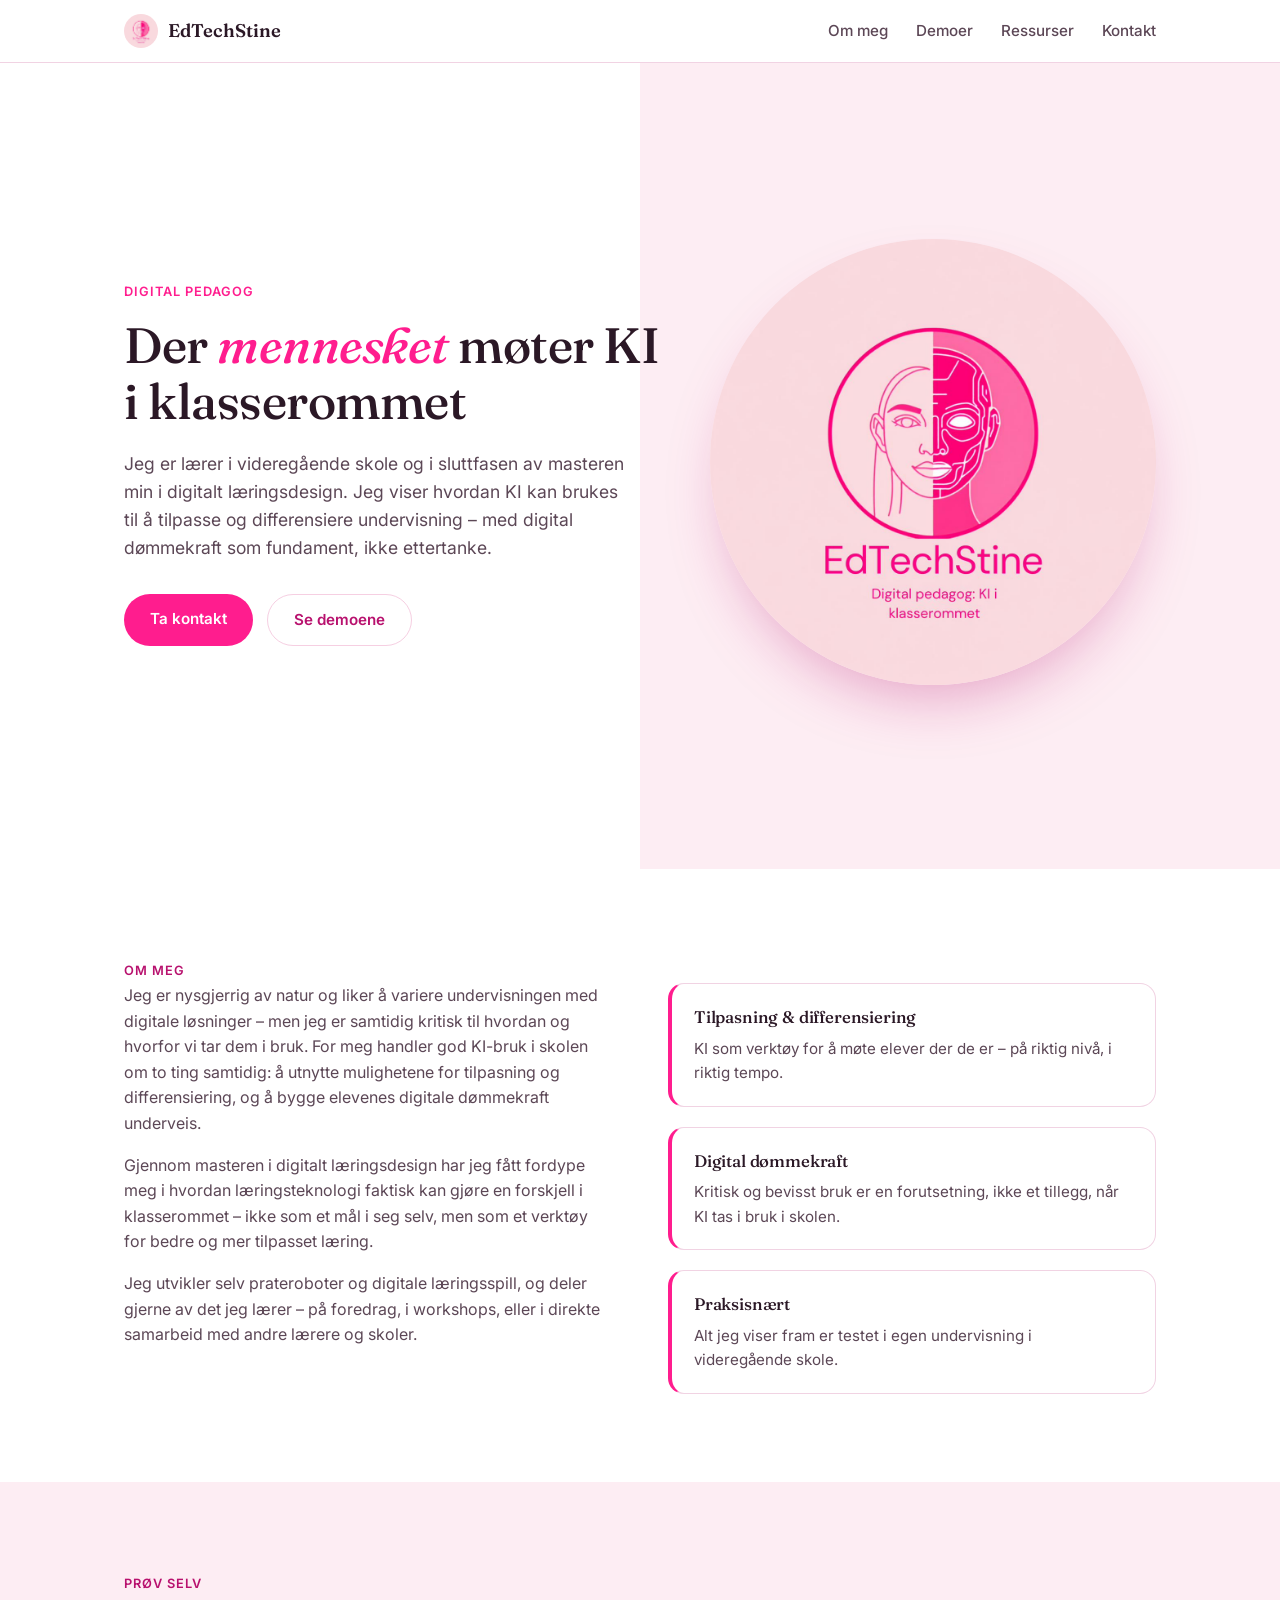
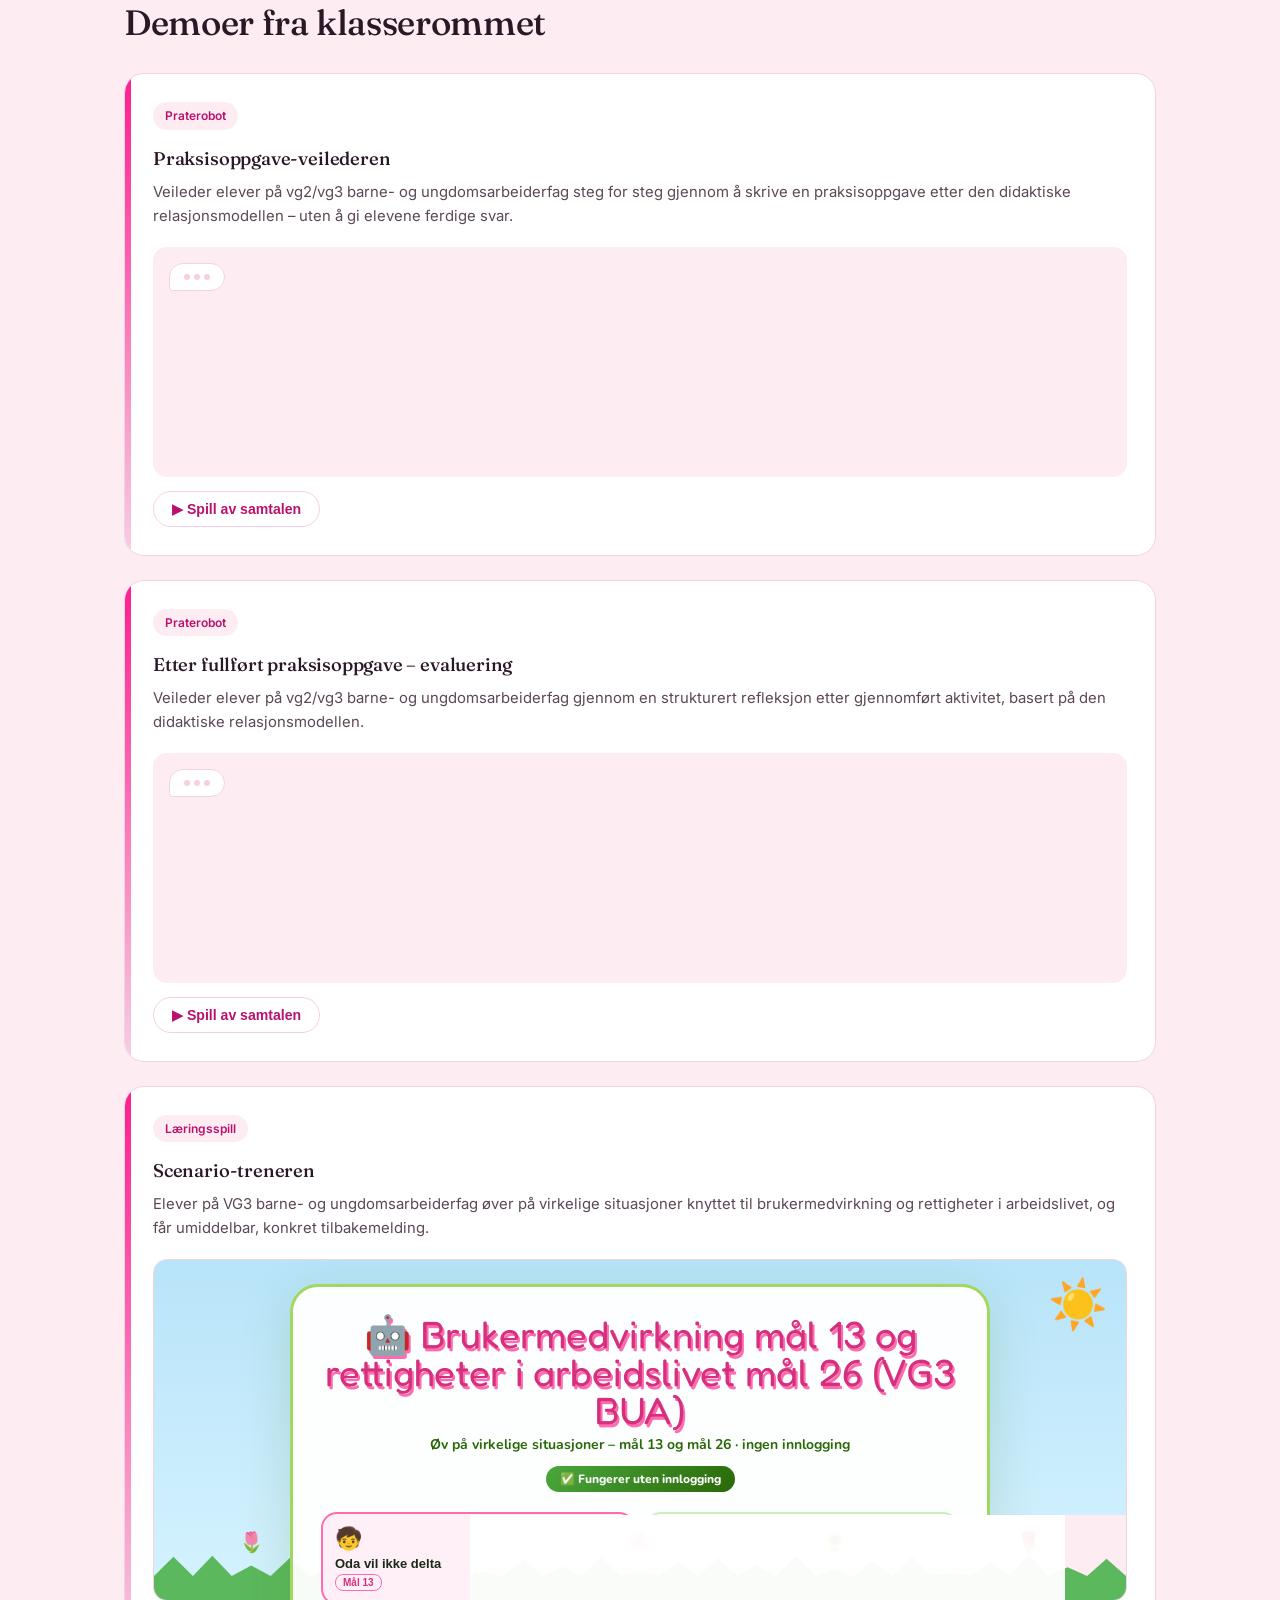
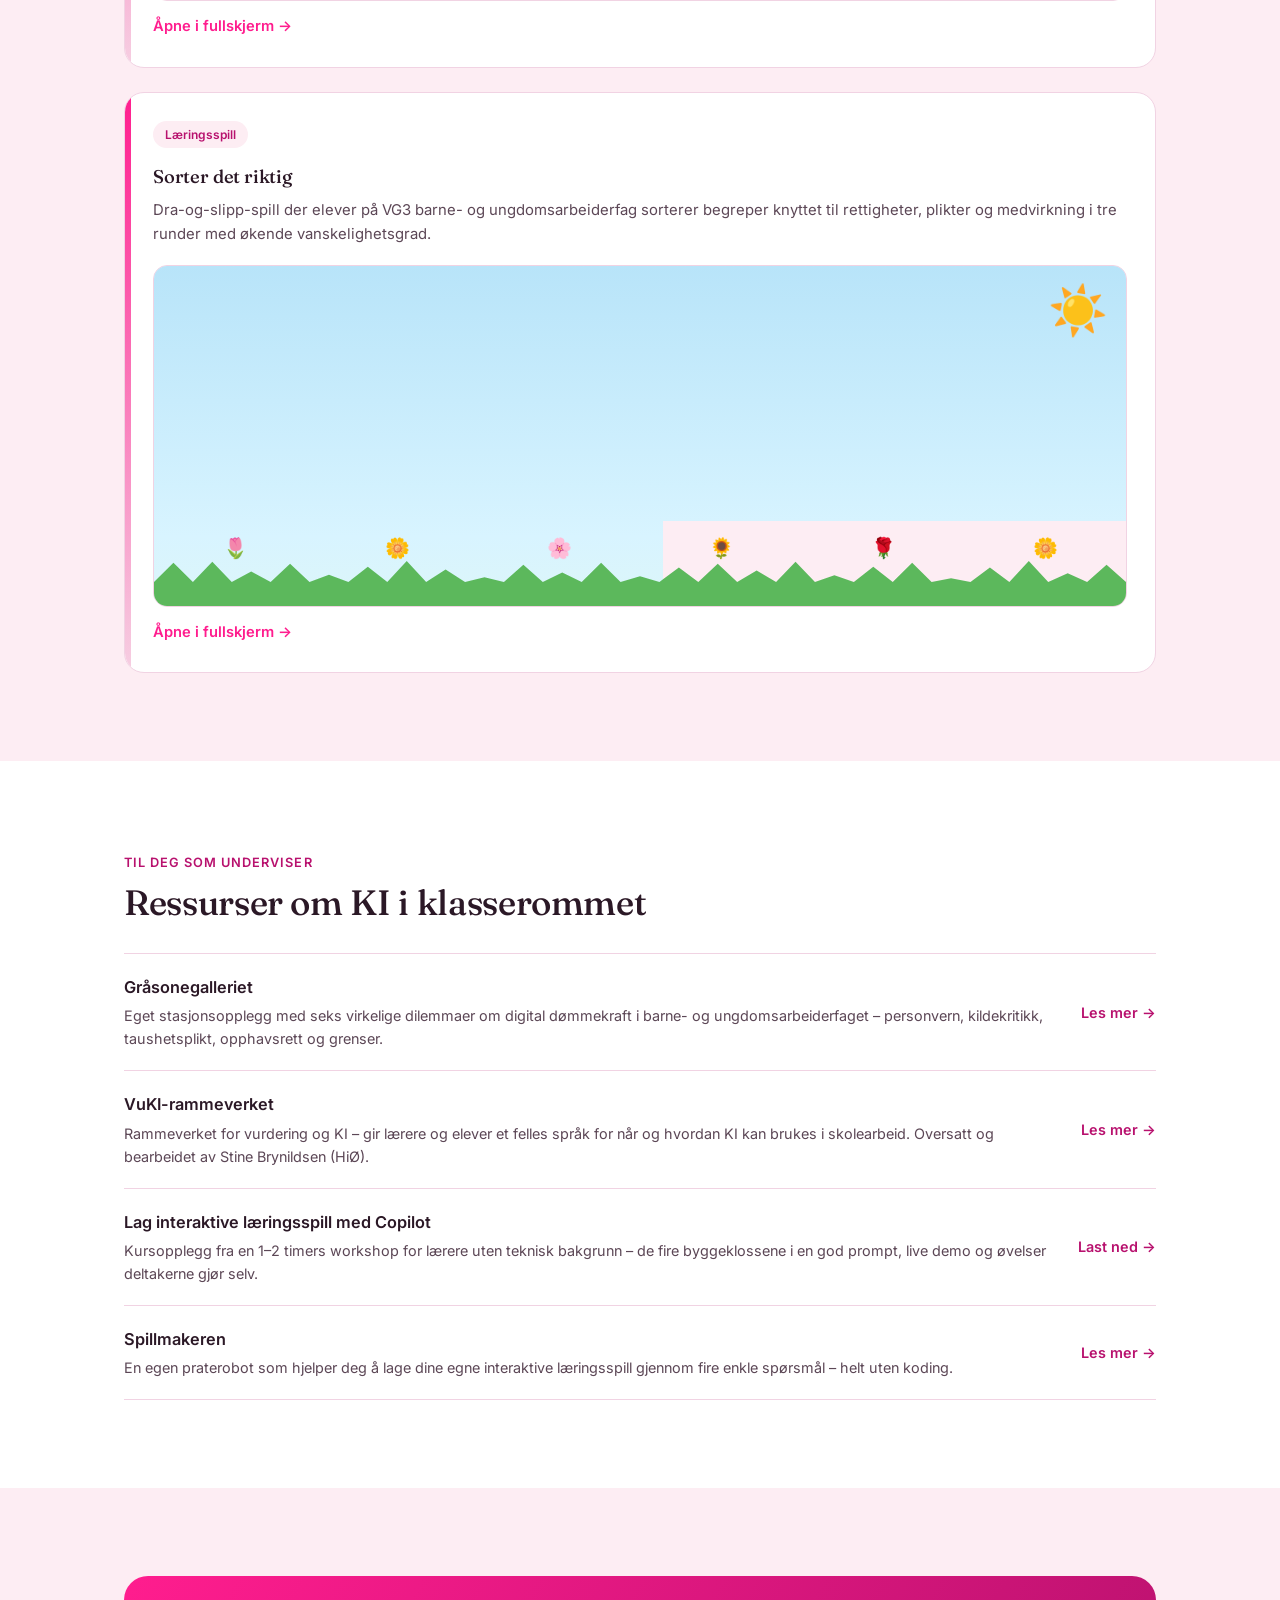
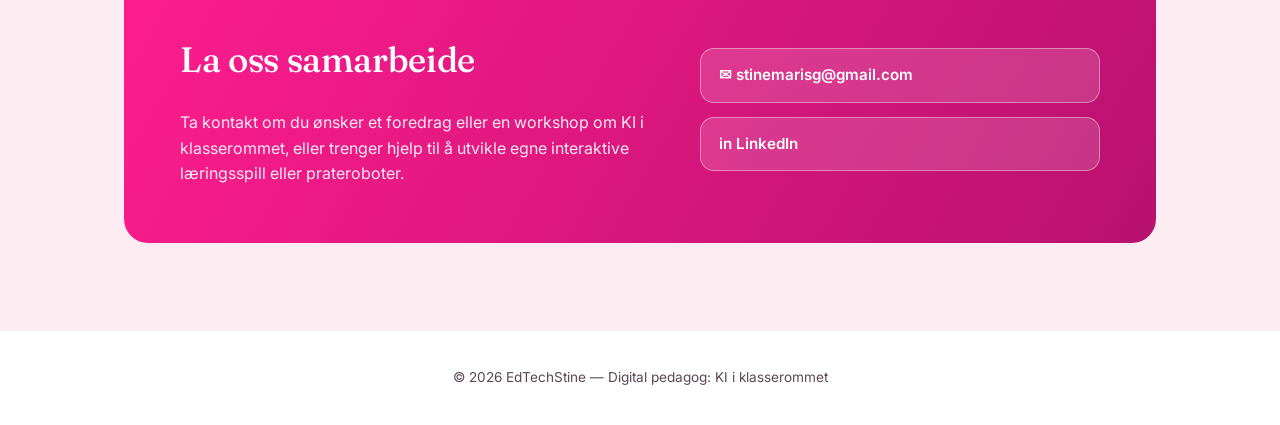
==== index.html @ cf8b7e32 "Add files via upload" ====
<!DOCTYPE html>
<html lang="nb">
<head>
<meta charset="UTF-8">
<meta name="viewport" content="width=device-width, initial-scale=1.0">
<title>EdTechStine – Digital pedagog: KI i klasserommet</title>
<link rel="preconnect" href="https://fonts.googleapis.com">
<link href="https://fonts.googleapis.com/css2?family=Fraunces:ital,opsz,wght@0,9..144,400;0,9..144,500;0,9..144,600;1,9..144,500&family=Inter:wght@400;500;600;700&display=swap" rel="stylesheet">
<style>
  :root{
    --blush:#FDEDF3;
    --white:#FFFFFF;
    --hotpink:#FF1D8E;
    --magenta:#B8116E;
    --ink:#2B1826;
    --ink-soft:#5C4756;
    --softpink:#F6CFE2;
    --line:#F1D3E3;
  }
  *{box-sizing:border-box;margin:0;padding:0;}
  html{scroll-behavior:smooth;}
  body{
    font-family:'Inter',sans-serif;
    color:var(--ink);
    background:var(--white);
    line-height:1.6;
  }
  h1,h2,h3,.display{
    font-family:'Fraunces',serif;
    font-weight:500;
    letter-spacing:-0.01em;
  }
  a{color:inherit;}
  img{max-width:100%;display:block;}
  .wrap{max-width:1080px;margin:0 auto;padding:0 24px;}

  /* NAV */
  header{
    position:sticky;top:0;z-index:50;
    background:rgba(255,255,255,0.9);
    backdrop-filter:blur(8px);
    border-bottom:1px solid var(--line);
  }
  nav.wrap{
    display:flex;align-items:center;justify-content:space-between;
    padding-top:14px;padding-bottom:14px;
  }
  .brand{display:flex;align-items:center;gap:10px;font-family:'Fraunces',serif;font-weight:600;font-size:1.15rem;}
  .brand img{width:34px;height:34px;border-radius:50%;}
  nav ul{list-style:none;display:flex;gap:28px;font-size:0.95rem;font-weight:500;}
  nav a{text-decoration:none;color:var(--ink-soft);transition:color .2s;}
  nav a:hover{color:var(--hotpink);}
  .nav-toggle{display:none;background:none;border:none;font-size:1.5rem;cursor:pointer;color:var(--magenta);}

  /* HERO — split motif from the logo */
  .hero{
    position:relative;overflow:hidden;
    background:linear-gradient(90deg, var(--white) 0%, var(--white) 50%, var(--blush) 50%, var(--blush) 100%);
  }
  .hero-grid{
    display:grid;grid-template-columns:1.1fr 0.9fr;align-items:center;gap:40px;
    padding:88px 24px 96px;max-width:1080px;margin:0 auto;
  }
  .eyebrow{
    display:inline-block;font-size:0.8rem;font-weight:600;letter-spacing:0.08em;
    text-transform:uppercase;color:var(--hotpink);margin-bottom:16px;
  }
  .hero h1{font-size:clamp(2.1rem,4.2vw,3.1rem);line-height:1.12;margin-bottom:20px;}
  .hero h1 em{font-style:italic;color:var(--hotpink);}
  .hero p.lede{font-size:1.1rem;color:var(--ink-soft);max-width:46ch;margin-bottom:32px;}
  .btn-row{display:flex;gap:14px;flex-wrap:wrap;}
  .btn{
    display:inline-block;padding:13px 26px;border-radius:100px;font-weight:600;
    font-size:0.95rem;text-decoration:none;transition:transform .15s, box-shadow .15s;
  }
  .btn-primary{background:var(--hotpink);color:var(--white);}
  .btn-primary:hover{transform:translateY(-2px);box-shadow:0 10px 24px -8px rgba(255,29,142,0.55);}
  .btn-ghost{border:1.5px solid var(--softpink);color:var(--magenta);}
  .btn-ghost:hover{border-color:var(--hotpink);}
  .hero-portrait{
    border-radius:50%;overflow:hidden;background:var(--blush);
    aspect-ratio:1/1;display:flex;align-items:center;justify-content:center;
    box-shadow:0 30px 60px -20px rgba(184,17,110,0.35);
  }
  .hero-portrait img{width:100%;height:100%;object-fit:contain;}

  section{padding:88px 0;}
  .alt{background:var(--blush);}
  .kicker{font-size:0.8rem;font-weight:600;letter-spacing:0.08em;text-transform:uppercase;color:var(--magenta);margin-bottom:12px;}
  h2{font-size:clamp(1.6rem,3vw,2.2rem);margin-bottom:22px;}

  /* OM MEG */
  .about-grid{display:grid;grid-template-columns:1fr 1fr;gap:56px;align-items:start;}
  .about-grid p{color:var(--ink-soft);margin-bottom:16px;}
  .pillars{display:flex;flex-direction:column;gap:20px;}
  .pillar{
    background:var(--white);border:1px solid var(--line);border-radius:16px;
    padding:20px 22px;border-left:4px solid var(--hotpink);
  }
  .pillar h3{font-size:1.05rem;margin-bottom:6px;}
  .pillar p{color:var(--ink-soft);font-size:0.95rem;margin:0;}

  /* DEMOER */
  .demo-grid{display:grid;grid-template-columns:repeat(auto-fit,minmax(260px,1fr));gap:24px;}
  .demo-card{
    background:var(--white);border-radius:20px;padding:28px;
    border:1px solid var(--line);
    position:relative;overflow:hidden;
    transition:transform .2s, box-shadow .2s;
  }
  .demo-card::before{
    content:"";position:absolute;top:0;left:0;bottom:0;width:6px;
    background:linear-gradient(180deg,var(--hotpink),var(--softpink));
  }
  .demo-card:hover{transform:translateY(-4px);box-shadow:0 20px 40px -20px rgba(184,17,110,0.35);}
  .demo-tag{display:inline-block;font-size:0.75rem;font-weight:600;color:var(--magenta);background:var(--blush);padding:4px 12px;border-radius:100px;margin-bottom:14px;}
  .demo-card h3{font-size:1.15rem;margin-bottom:8px;}
  .demo-card p{color:var(--ink-soft);font-size:0.93rem;margin-bottom:18px;}
  .demo-card a{font-weight:600;color:var(--hotpink);text-decoration:none;font-size:0.92rem;}
  .demo-card a:hover{text-decoration:underline;}

  /* CHAT-DEMO */
  .demo-card.chat-card{grid-column:span 2;}
  @media (max-width:700px){.demo-card.chat-card{grid-column:span 1;}}
  .chat-window{
    background:var(--blush);border-radius:14px;padding:16px;
    height:230px;overflow-y:auto;display:flex;flex-direction:column;gap:10px;
    margin-bottom:14px;scroll-behavior:smooth;
  }
  .msg{max-width:80%;padding:9px 14px;border-radius:16px;font-size:0.87rem;line-height:1.45;opacity:0;animation:msgIn .35s ease forwards;}
  @keyframes msgIn{from{opacity:0;transform:translateY(6px);}to{opacity:1;transform:translateY(0);}}
  .msg.bot{align-self:flex-start;background:var(--white);border:1px solid var(--line);border-bottom-left-radius:4px;}
  .msg.user{align-self:flex-end;background:var(--hotpink);color:var(--white);border-bottom-right-radius:4px;}
  .typing{align-self:flex-start;display:flex;gap:4px;padding:10px 14px;background:var(--white);border:1px solid var(--line);border-radius:16px;border-bottom-left-radius:4px;opacity:0;animation:msgIn .3s ease forwards;}
  .typing span{width:6px;height:6px;border-radius:50%;background:var(--softpink);animation:blink 1.1s infinite ease-in-out;}
  .typing span:nth-child(2){animation-delay:.15s;}
  .typing span:nth-child(3){animation-delay:.3s;}
  @keyframes blink{0%,80%,100%{opacity:.3;}40%{opacity:1;}}
  .chat-replay{
    display:inline-flex;align-items:center;gap:8px;background:var(--white);
    border:1.5px solid var(--softpink);color:var(--magenta);font-weight:600;
    font-size:0.88rem;padding:9px 18px;border-radius:100px;cursor:pointer;transition:border-color .2s;
  }
  .chat-replay:hover{border-color:var(--hotpink);}

  /* SPILL-DEMO (iframe) */
  .game-frame-wrap{
    border-radius:14px;overflow:hidden;border:1px solid var(--line);
    margin-bottom:14px;background:var(--blush);
  }
  .game-frame-wrap iframe{width:100%;height:340px;border:none;display:block;}
  .game-links{display:flex;gap:12px;align-items:center;flex-wrap:wrap;}

  /* RESSURSER */
  .res-list{list-style:none;display:flex;flex-direction:column;}
  .res-list li{
    display:flex;justify-content:space-between;align-items:center;gap:16px;
    padding:20px 0;border-bottom:1px solid var(--line);
  }
  .res-list li:first-child{border-top:1px solid var(--line);}
  .res-list .res-name{font-weight:600;font-size:1.02rem;}
  .res-list .res-desc{color:var(--ink-soft);font-size:0.9rem;margin-top:4px;}
  .res-list a.res-link{white-space:nowrap;font-weight:600;color:var(--magenta);text-decoration:none;font-size:0.9rem;}
  .res-list a.res-link:hover{color:var(--hotpink);}

  /* KONTAKT */
  .contact-box{
    background:linear-gradient(120deg,var(--hotpink),var(--magenta));
    border-radius:24px;padding:56px;color:var(--white);
    display:grid;grid-template-columns:1.2fr 1fr;gap:40px;align-items:center;
  }
  .contact-box h2{color:var(--white);}
  .contact-box p{color:rgba(255,255,255,0.9);margin-bottom:0;}
  .contact-links{display:flex;flex-direction:column;gap:14px;}
  .contact-links a{
    background:rgba(255,255,255,0.15);border:1px solid rgba(255,255,255,0.4);
    border-radius:14px;padding:14px 18px;text-decoration:none;color:var(--white);
    font-weight:600;font-size:0.95rem;transition:background .2s;
  }
  .contact-links a:hover{background:rgba(255,255,255,0.28);}

  footer{padding:36px 0;text-align:center;color:var(--ink-soft);font-size:0.85rem;}

  @media (max-width:820px){
    nav ul{display:none;}
    .hero-grid{grid-template-columns:1fr;padding-top:56px;}
    .hero-portrait{max-width:260px;margin:0 auto;order:-1;}
    .about-grid{grid-template-columns:1fr;}
    .contact-box{grid-template-columns:1fr;padding:36px 24px;text-align:left;}
  }
</style>
</head>
<body>

<header>
  <nav class="wrap">
    <div class="brand"><img src="[data-uri]" alt="EdTechStine logo"> EdTechStine</div>
    <ul>
      <li><a href="#om-meg">Om meg</a></li>
      <li><a href="#demoer">Demoer</a></li>
      <li><a href="#ressurser">Ressurser</a></li>
      <li><a href="#kontakt">Kontakt</a></li>
    </ul>
  </nav>
</header>

<section class="hero">
  <div class="hero-grid">
    <div>
      <span class="eyebrow">Digital pedagog</span>
      <h1>Der <em>mennesket</em> møter KI i klasserommet</h1>
      <p class="lede">Jeg er lærer i videregående skole og i sluttfasen av masteren min i digitalt læringsdesign. Jeg viser hvordan KI kan brukes til å tilpasse og differensiere undervisning – med digital dømmekraft som fundament, ikke ettertanke.</p>
      <div class="btn-row">
        <a href="#kontakt" class="btn btn-primary">Ta kontakt</a>
        <a href="#demoer" class="btn btn-ghost">Se demoene</a>
      </div>
    </div>
    <div class="hero-portrait">
      <img src="[data-uri]" alt="Illustrasjon: halvt menneske, halvt robot">
    </div>
  </div>
</section>

<section id="om-meg">
  <div class="wrap">
    <span class="kicker">Om meg</span>
    <div class="about-grid">
      <div>
        <p>Jeg er nysgjerrig av natur og liker å variere undervisningen med digitale løsninger – men jeg er samtidig kritisk til hvordan og hvorfor vi tar dem i bruk. For meg handler god KI-bruk i skolen om to ting samtidig: å utnytte mulighetene for tilpasning og differensiering, og å bygge elevenes digitale dømmekraft underveis.</p>
        <p>Gjennom masteren i digitalt læringsdesign har jeg fått fordype meg i hvordan læringsteknologi faktisk kan gjøre en forskjell i klasserommet – ikke som et mål i seg selv, men som et verktøy for bedre og mer tilpasset læring.</p>
        <p>Jeg utvikler selv prateroboter og digitale læringsspill, og deler gjerne av det jeg lærer – på foredrag, i workshops, eller i direkte samarbeid med andre lærere og skoler.</p>
      </div>
      <div class="pillars">
        <div class="pillar">
          <h3>Tilpasning &amp; differensiering</h3>
          <p>KI som verktøy for å møte elever der de er – på riktig nivå, i riktig tempo.</p>
        </div>
        <div class="pillar">
          <h3>Digital dømmekraft</h3>
          <p>Kritisk og bevisst bruk er en forutsetning, ikke et tillegg, når KI tas i bruk i skolen.</p>
        </div>
        <div class="pillar">
          <h3>Praksisnært</h3>
          <p>Alt jeg viser fram er testet i egen undervisning i videregående skole.</p>
        </div>
      </div>
    </div>
  </div>
</section>

<section id="demoer" class="alt">
  <div class="wrap">
    <span class="kicker">Prøv selv</span>
    <h2>Demoer fra klasserommet</h2>
    <div class="demo-grid">
      <div class="demo-card chat-card">
        <span class="demo-tag">Praterobot</span>
        <h3>Praksisoppgave-veilederen</h3>
        <p>Veileder elever på vg2/vg3 barne- og ungdomsarbeiderfag steg for steg gjennom å skrive en praksisoppgave etter den didaktiske relasjonsmodellen – uten å gi elevene ferdige svar.</p>
        <div class="chat-window" id="chat-window-1"></div>
        <button class="chat-replay" onclick="playChat('chat-window-1', chatScript1)">▶ Spill av samtalen</button>
      </div>
      <div class="demo-card chat-card">
        <span class="demo-tag">Praterobot</span>
        <h3>Etter fullført praksisoppgave – evaluering</h3>
        <p>Veileder elever på vg2/vg3 barne- og ungdomsarbeiderfag gjennom en strukturert refleksjon etter gjennomført aktivitet, basert på den didaktiske relasjonsmodellen.</p>
        <div class="chat-window" id="chat-window-2"></div>
        <button class="chat-replay" onclick="playChat('chat-window-2', chatScript2)">▶ Spill av samtalen</button>
      </div>
      <div class="demo-card chat-card">
        <span class="demo-tag">Læringsspill</span>
        <h3>Scenario-treneren</h3>
        <p>Elever på VG3 barne- og ungdomsarbeiderfag øver på virkelige situasjoner knyttet til brukermedvirkning og rettigheter i arbeidslivet, og får umiddelbar, konkret tilbakemelding.</p>
        <div class="game-frame-wrap">
          <iframe src="scenario-trener.html" title="Scenario-treneren" loading="lazy"></iframe>
        </div>
        <div class="game-links">
          <a href="scenario-trener.html" target="_blank" rel="noopener">Åpne i fullskjerm →</a>
        </div>
      </div>
      <div class="demo-card chat-card">
        <span class="demo-tag">Læringsspill</span>
        <h3>Sorter det riktig</h3>
        <p>Dra-og-slipp-spill der elever på VG3 barne- og ungdomsarbeiderfag sorterer begreper knyttet til rettigheter, plikter og medvirkning i tre runder med økende vanskelighetsgrad.</p>
        <div class="game-frame-wrap">
          <iframe src="sorter-spillet.html" title="Sorter det riktig" loading="lazy"></iframe>
        </div>
        <div class="game-links">
          <a href="sorter-spillet.html" target="_blank" rel="noopener">Åpne i fullskjerm →</a>
        </div>
      </div>
    </div>
  </div>
</section>

<section id="ressurser">
  <div class="wrap">
    <span class="kicker">Til deg som underviser</span>
    <h2>Ressurser om KI i klasserommet</h2>
    <ul class="res-list">
      <li>
        <div>
          <div class="res-name">Gråsonegalleriet</div>
          <div class="res-desc">Eget stasjonsopplegg med seks virkelige dilemmaer om digital dømmekraft i barne- og ungdomsarbeiderfaget – personvern, kildekritikk, taushetsplikt, opphavsrett og grenser.</div>
        </div>
        <a class="res-link" href="graasonegalleriet.html">Les mer →</a>
      </li>
      <li>
        <div>
          <div class="res-name">VuKI-rammeverket</div>
          <div class="res-desc">Rammeverket for vurdering og KI – gir lærere og elever et felles språk for når og hvordan KI kan brukes i skolearbeid. Oversatt og bearbeidet av Stine Brynildsen (HiØ).</div>
        </div>
        <a class="res-link" href="https://www.skoleportalen.no/ki/for-larere/finn-laringsressurser/vuki/" target="_blank" rel="noopener">Les mer →</a>
      </li>
      <li>
        <div>
          <div class="res-name">Lag interaktive læringsspill med Copilot</div>
          <div class="res-desc">Kursopplegg fra en 1–2 timers workshop for lærere uten teknisk bakgrunn – de fire byggeklossene i en god prompt, live demo og øvelser deltakerne gjør selv.</div>
        </div>
        <a class="res-link" href="interaktive-laeringsspill-presentasjon.pptx">Last ned →</a>
      </li>
      <li>
        <div>
          <div class="res-name">Spillmakeren</div>
          <div class="res-desc">En egen praterobot som hjelper deg å lage dine egne interaktive læringsspill gjennom fire enkle spørsmål – helt uten koding.</div>
        </div>
        <a class="res-link" href="spillmakeren.html">Les mer →</a>
      </li>
    </ul>
  </div>
</section>

<section id="kontakt" class="alt">
  <div class="wrap">
    <div class="contact-box">
      <div>
        <h2>La oss samarbeide</h2>
        <p>Ta kontakt om du ønsker et foredrag eller en workshop om KI i klasserommet, eller trenger hjelp til å utvikle egne interaktive læringsspill eller prateroboter.</p>
      </div>
      <div class="contact-links">
        <a href="mailto:stinemarisg@gmail.com">✉ stinemarisg@gmail.com</a>
        <a href="https://www.linkedin.com/in/stine-mari-s%C3%A6grov-1a8908323/" target="_blank" rel="noopener">in LinkedIn</a>
      </div>
    </div>
  </div>
</section>

<footer>
  <div class="wrap">© 2026 EdTechStine — Digital pedagog: KI i klasserommet</div>
</footer>

<script>
  const chatScript1 = [
    {role:'bot', text:'Hei! Jeg kan veilede deg gjennom prosessen med å skrive en praksisoppgave steg for steg. 📝 Skal vi starte med navnet ditt og dato for oppstart av planen?'},
    {role:'user', text:'Hei! Jeg heter Emma, og jeg starter planen 12. mars.'},
    {role:'bot', text:'Bra, Emma! 😊 Da går vi videre. Hva heter aktiviteten du ønsker å gjennomføre?'},
    {role:'user', text:'Jeg vil kalle den "Fingermaling i naturen".'},
    {role:'bot', text:'Fint navn! Kan du si litt om hvorfor akkurat denne aktiviteten passer godt for barnegruppen din?'}
  ];

  const chatScript2 = [
    {role:'bot', text:'Hei! Jeg kan veilede deg gjennom prosessen med å skrive en refleksjon etter at du har gjennomført aktiviteten din. 📝 Var planen din oversiktlig? Hva synes du gikk bra, og var det noe som var mindre bra?'},
    {role:'user', text:'Planen var ganske oversiktlig, men jeg brukte litt for lang tid på forberedelsene.'},
    {role:'bot', text:'Bra observasjon! 😊 Da går vi videre. Hva har du lykkes med? Prøv å være konkret.'},
    {role:'user', text:'Jeg synes jeg lyktes med å få barna engasjert i fingermalingen.'},
    {role:'bot', text:'Fint! Hva tror du var grunnen til at akkurat den aktiviteten engasjerte dem så mye?'}
  ];

  function playChat(windowId, script){
    const win = document.getElementById(windowId);
    win.innerHTML = '';
    let delay = 0;
    script.forEach((step) => {
      const typingTime = 500 + Math.min(step.text.length * 12, 900);
      delay += 400;
      setTimeout(() => {
        const typing = document.createElement('div');
        typing.className = 'typing';
        typing.innerHTML = '<span></span><span></span><span></span>';
        win.appendChild(typing);
        win.scrollTop = win.scrollHeight;
        setTimeout(() => {
          typing.remove();
          const msg = document.createElement('div');
          msg.className = 'msg ' + step.role;
          msg.textContent = step.text;
          win.appendChild(msg);
          win.scrollTop = win.scrollHeight;
        }, typingTime);
      }, delay);
      delay += typingTime;
    });
  }

  // Spill av automatisk første gang demoet blir synlig
  function setupAutoplay(windowId, script){
    const observer = new IntersectionObserver((entries) => {
      entries.forEach((entry) => {
        if(entry.isIntersecting){
          playChat(windowId, script);
          observer.disconnect();
        }
      });
    }, {threshold:0.4});
    const el = document.getElementById(windowId);
    if(el) observer.observe(el);
  }
  document.addEventListener('DOMContentLoaded', () => {
    setupAutoplay('chat-window-1', chatScript1);
    setupAutoplay('chat-window-2', chatScript2);
  });
</script>
</body>
</html>
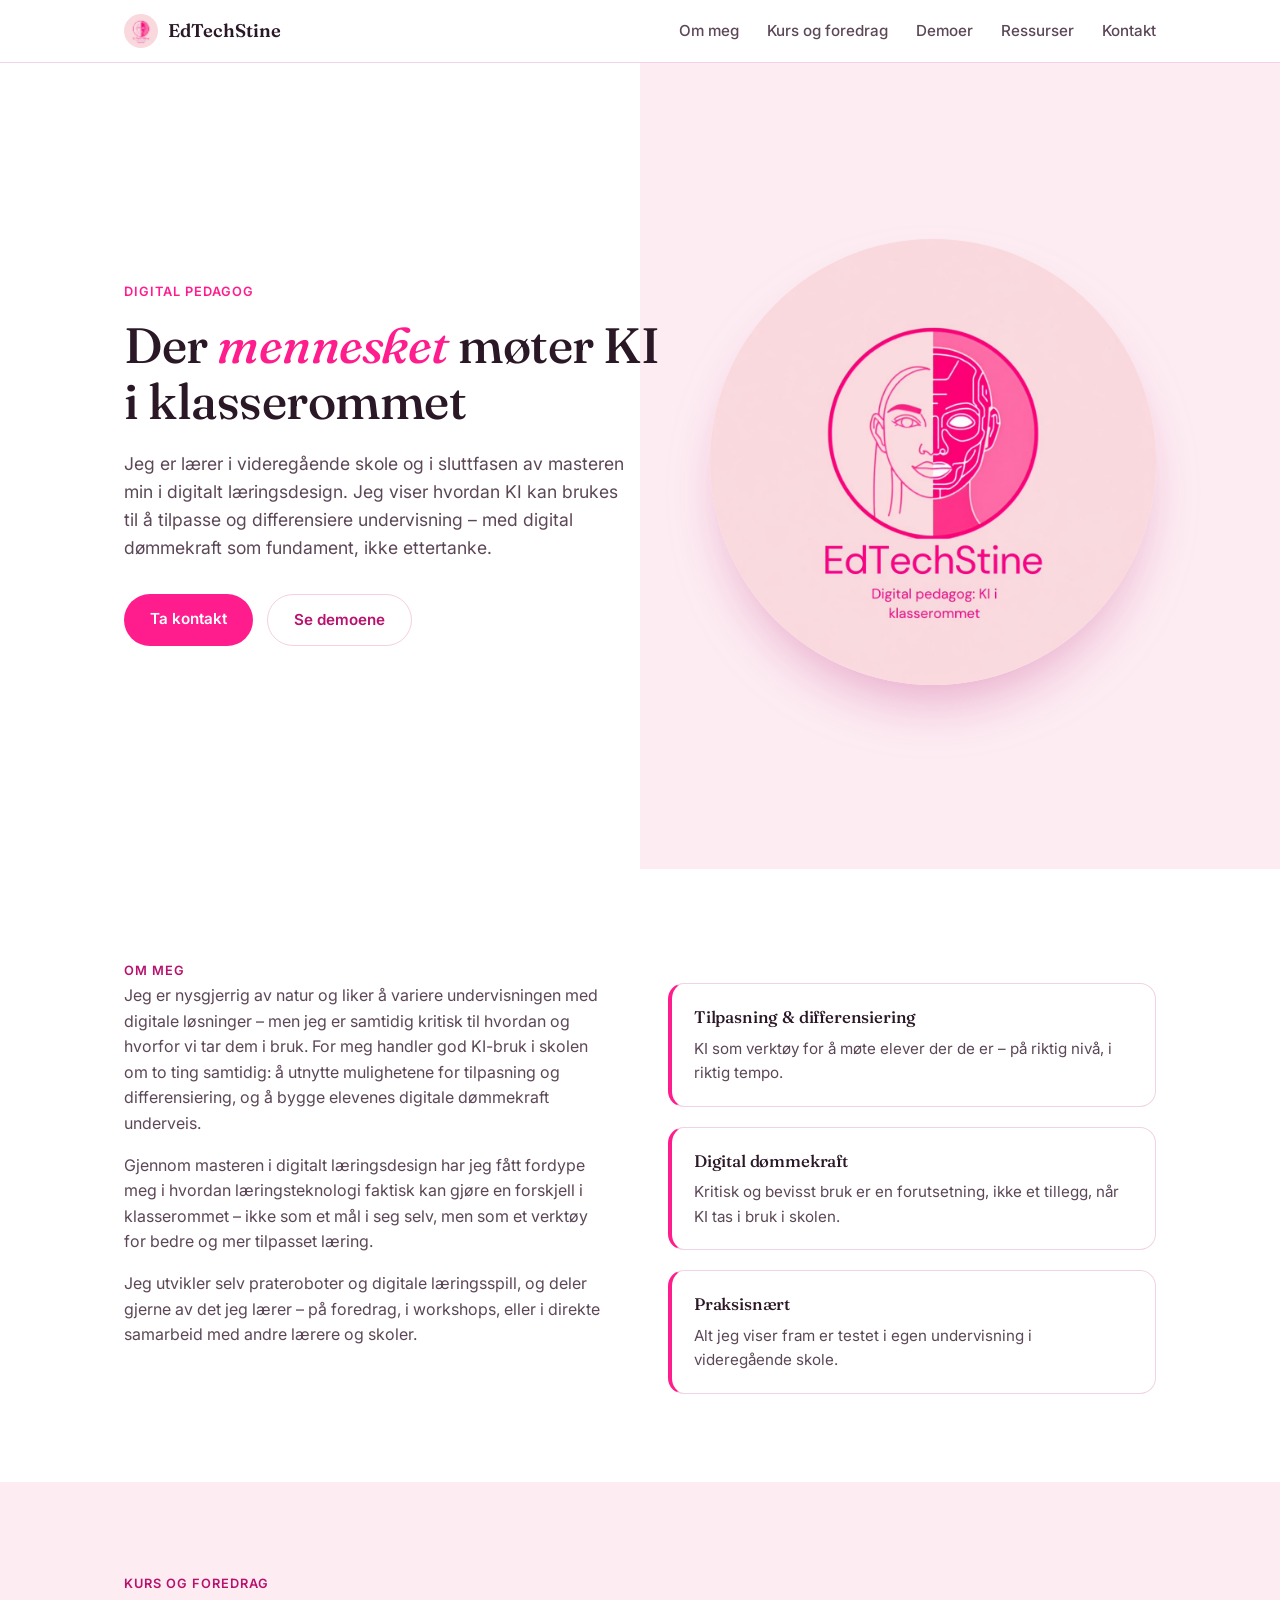
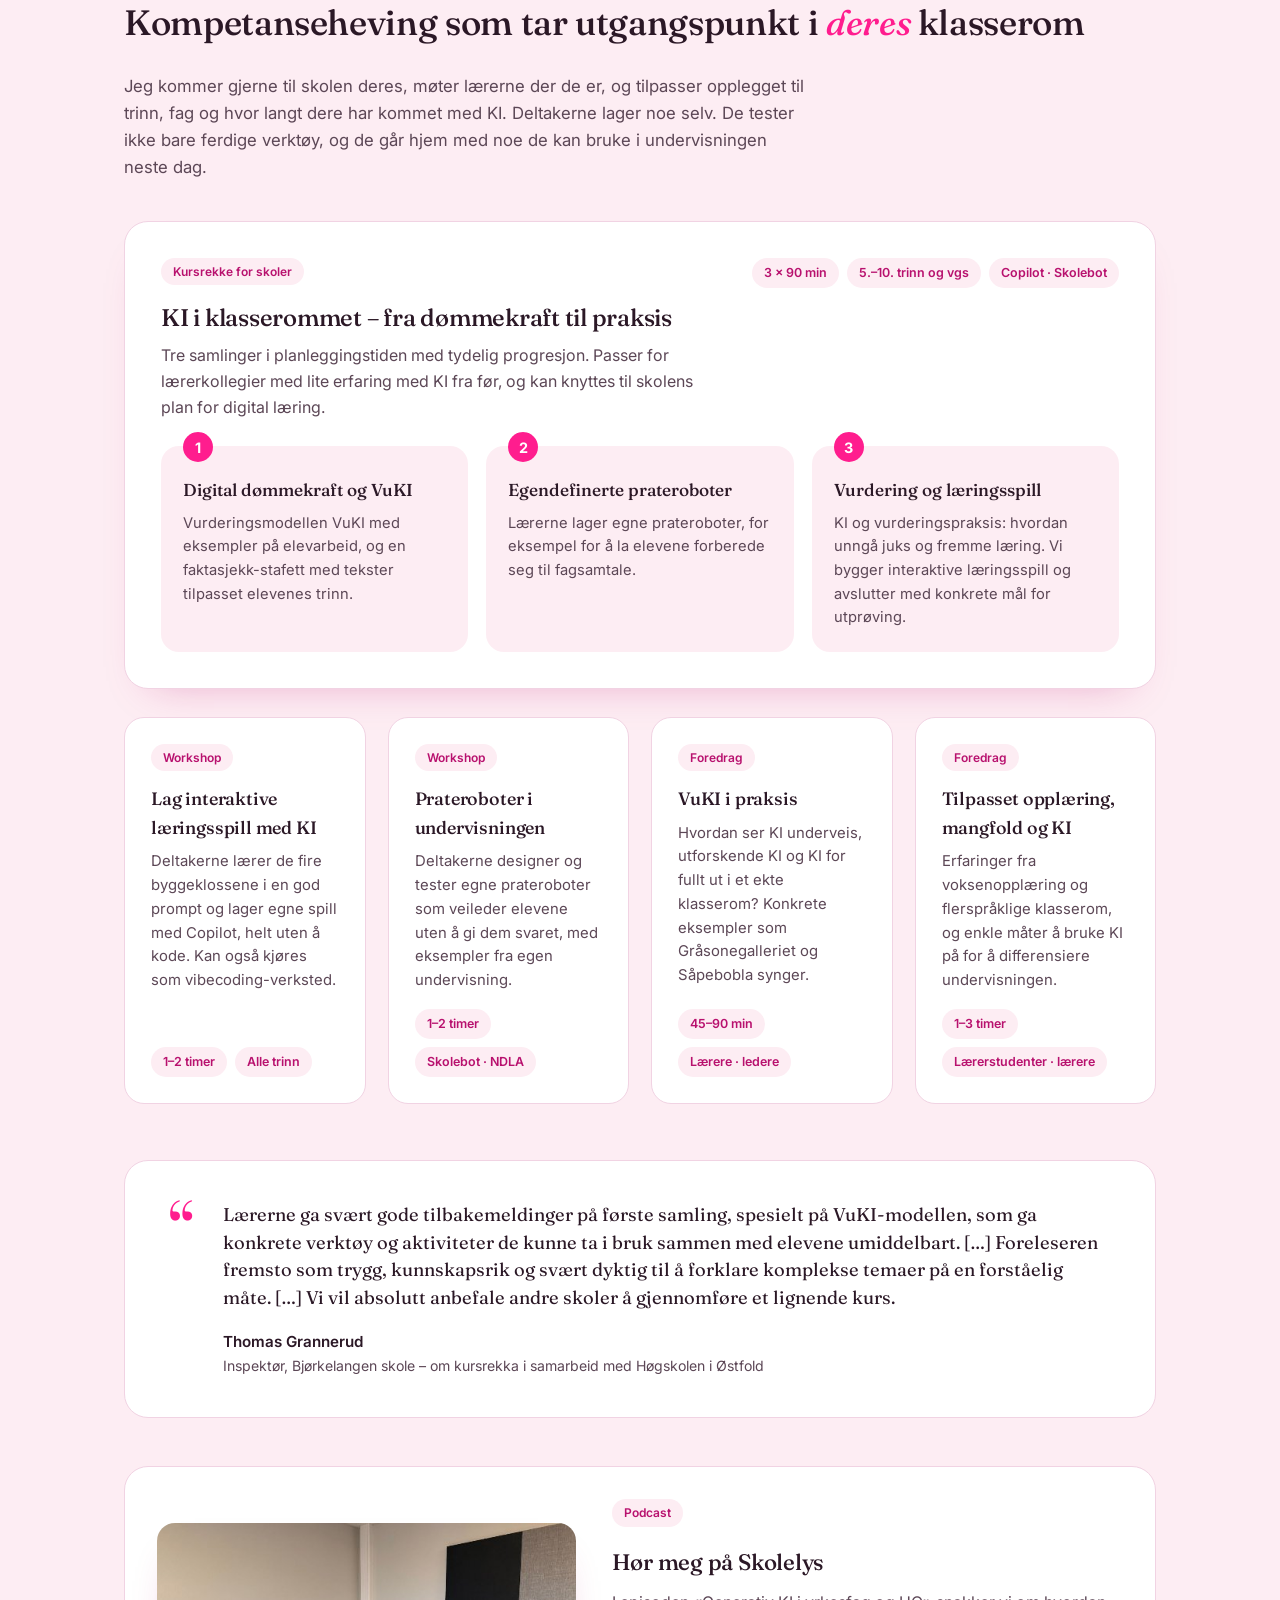
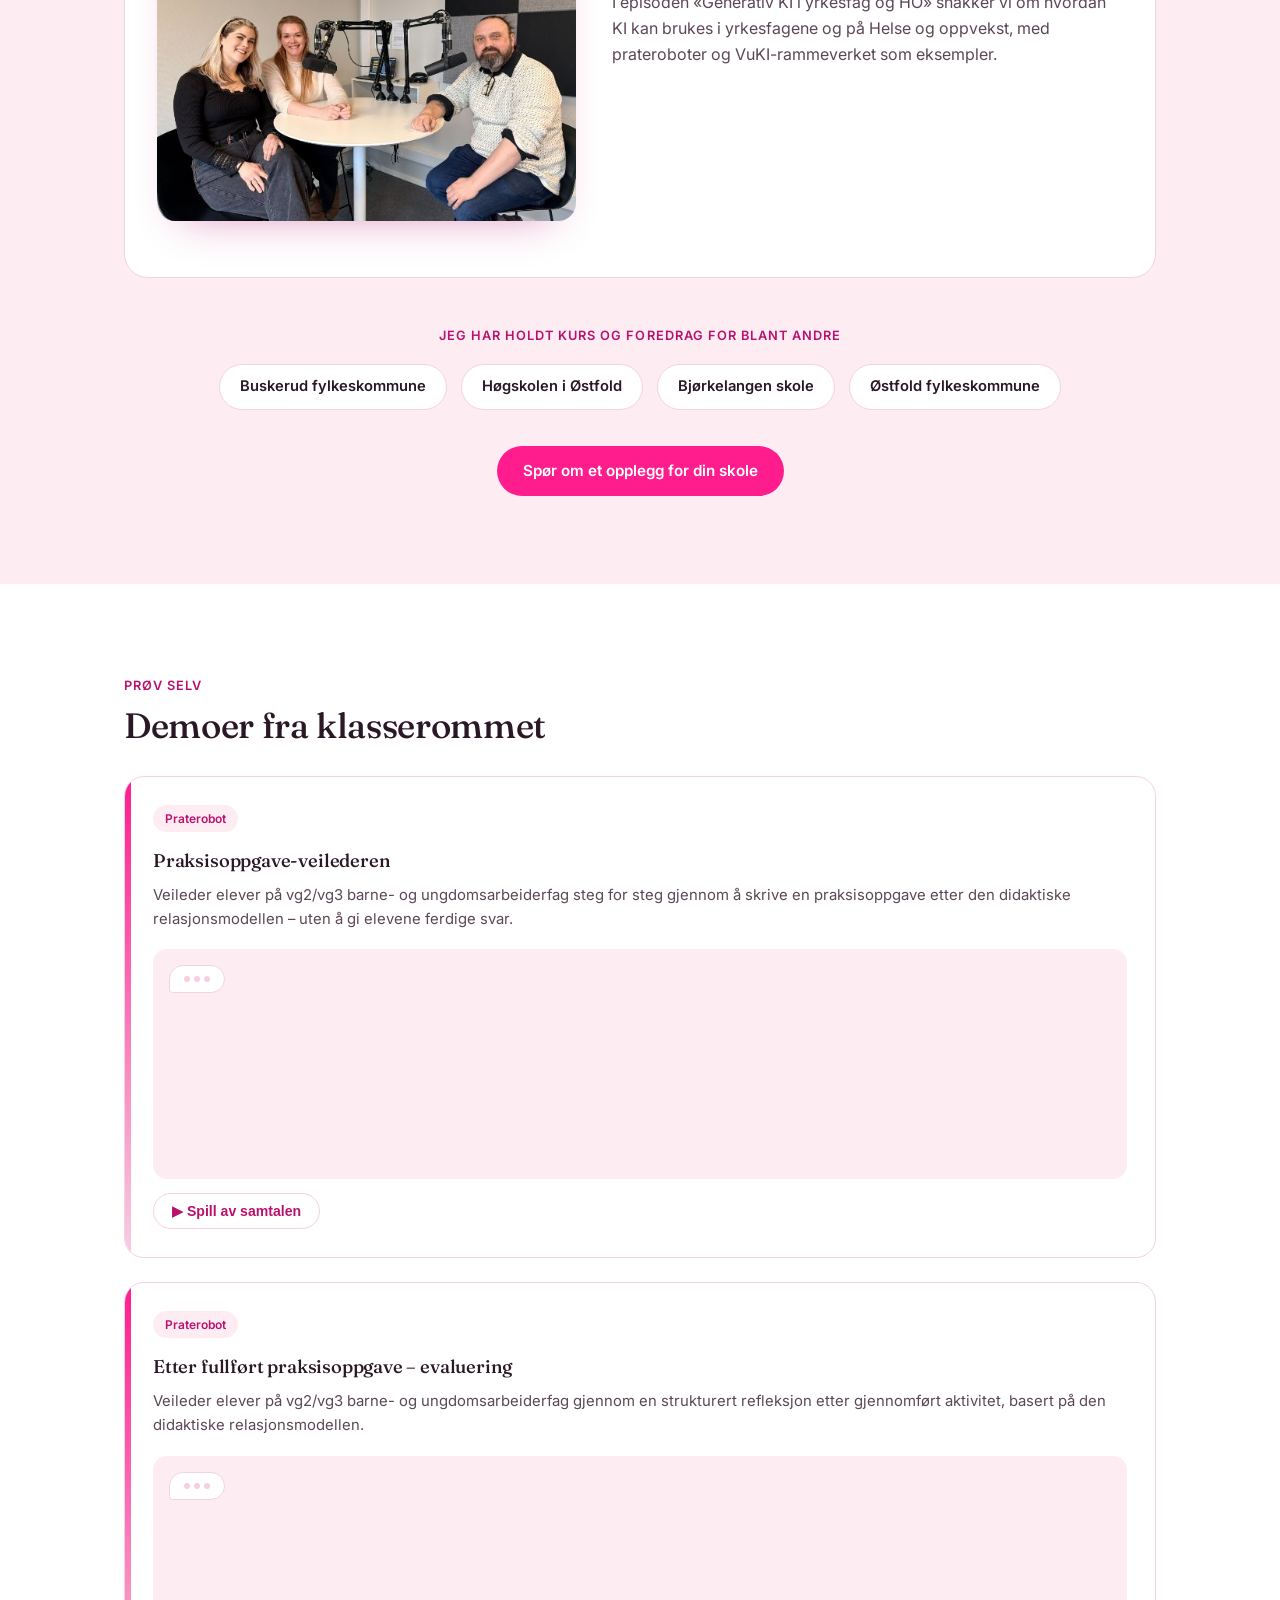
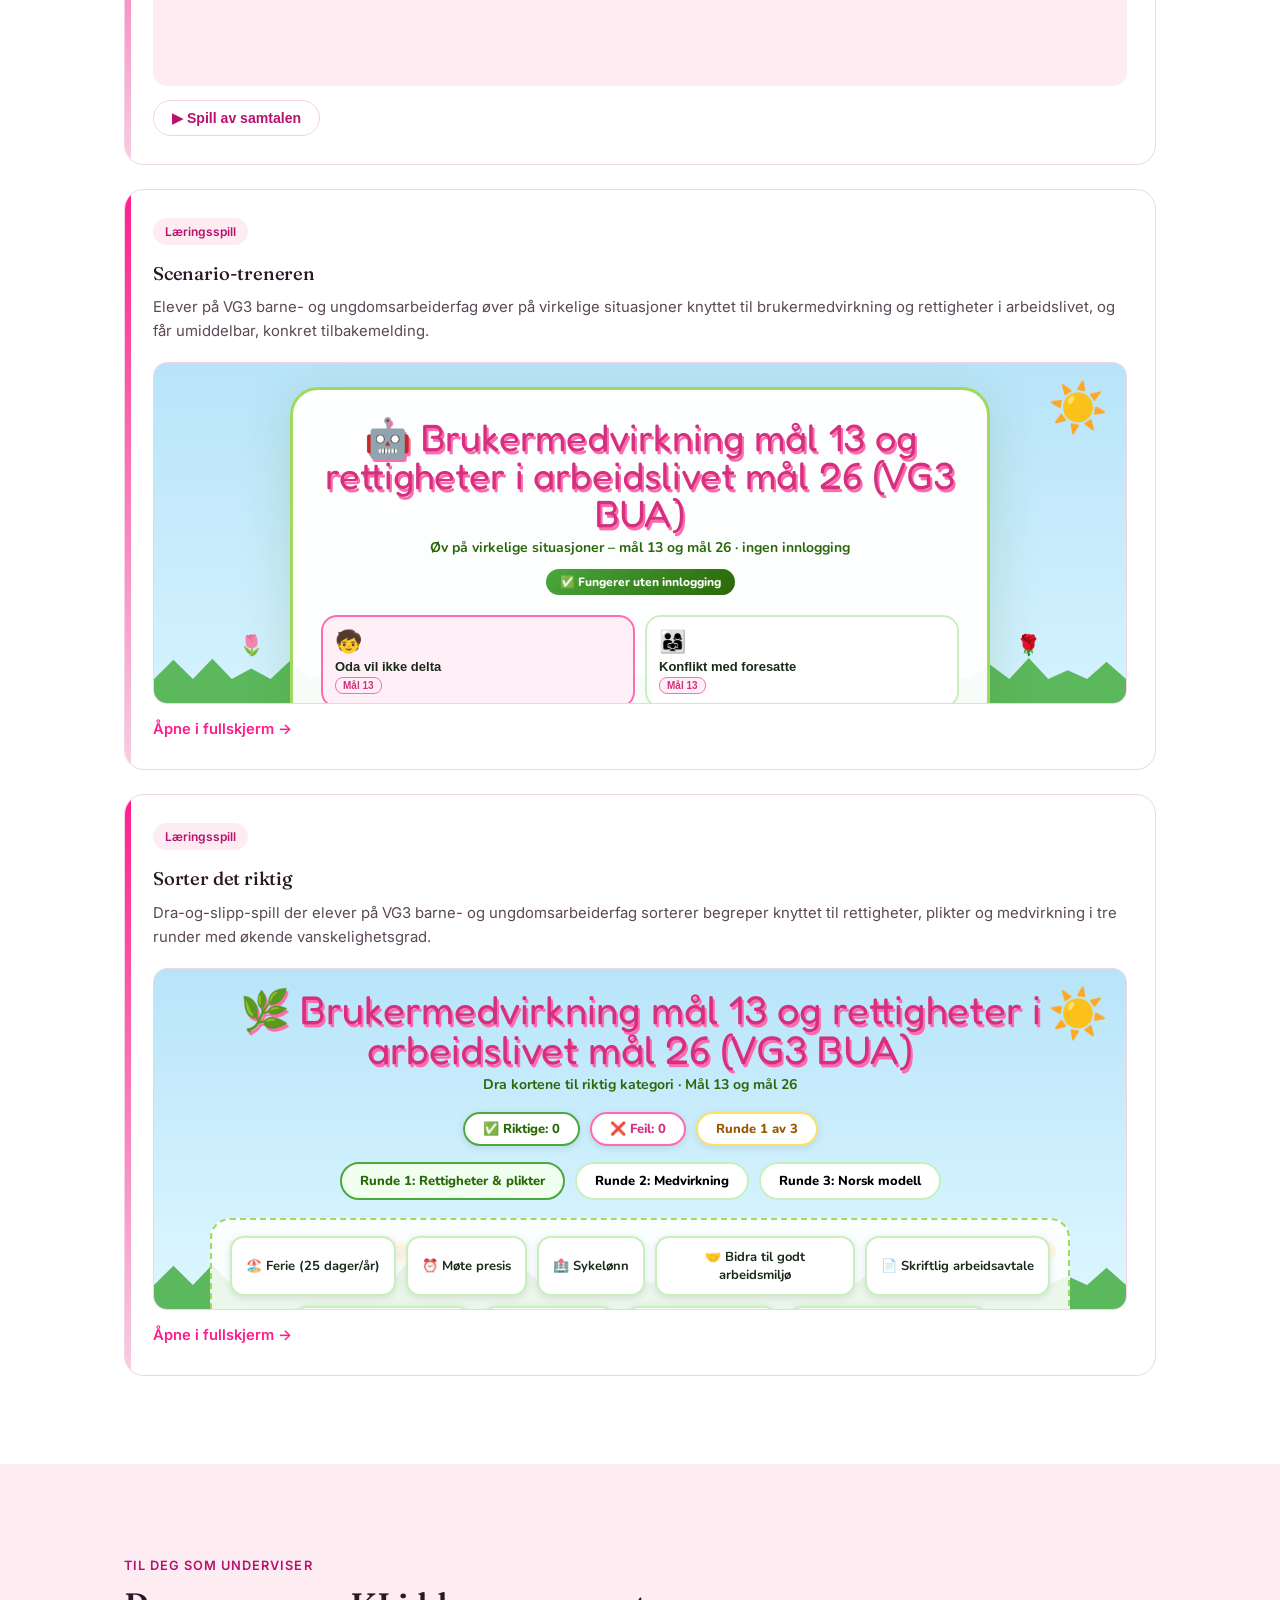
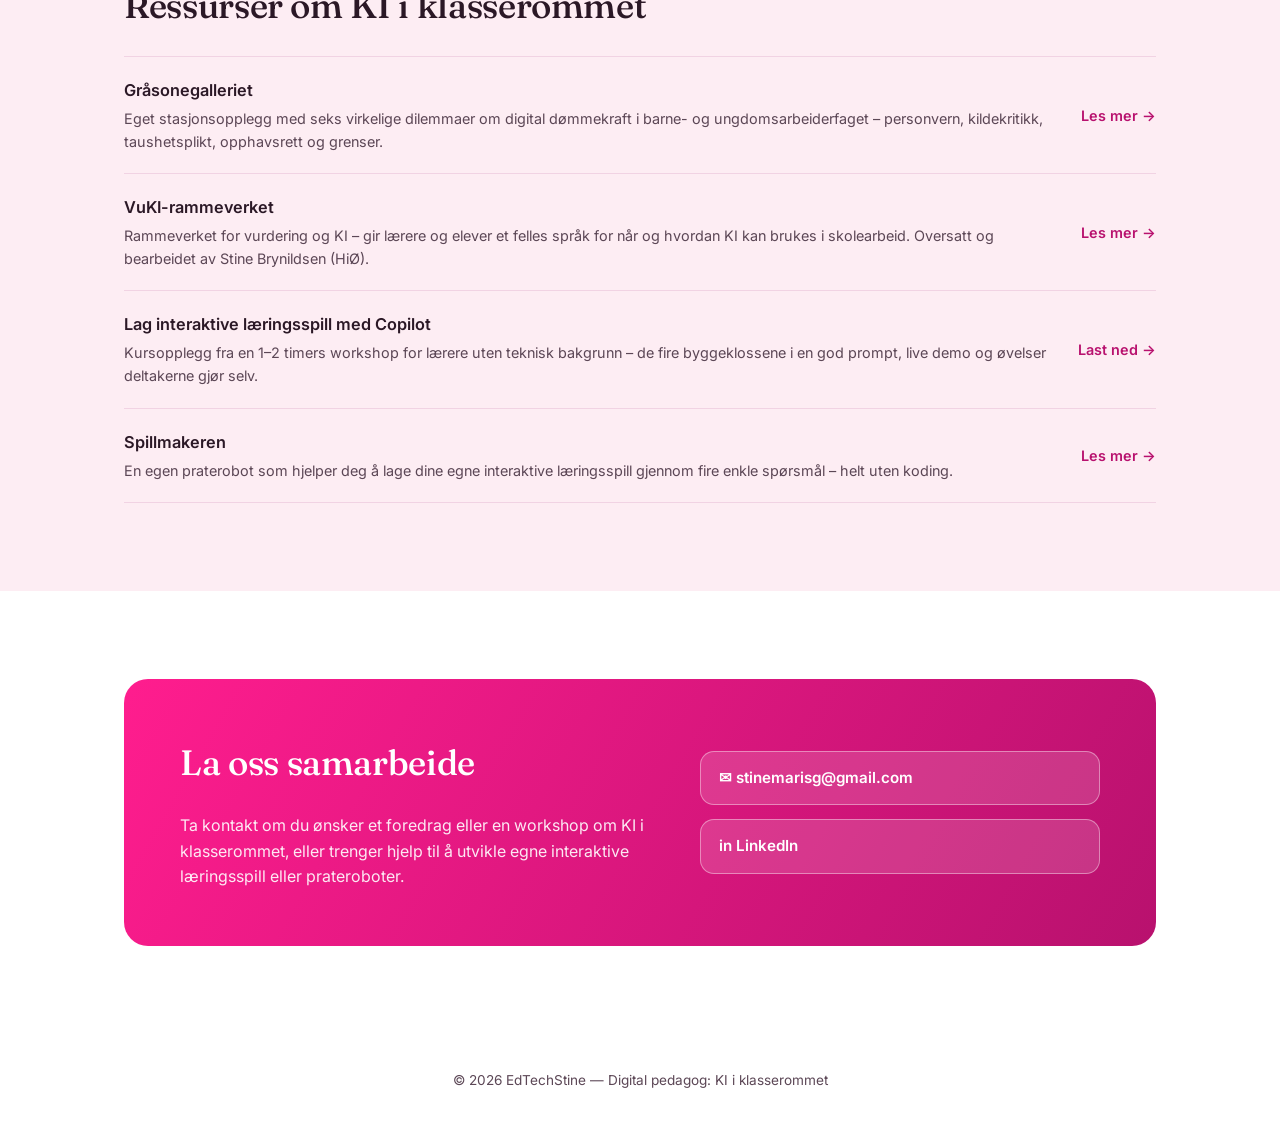
==== commit 122d4721: "Update index.html" ====
--- a/index.html
+++ b/index.html
@@ -179,6 +179,62 @@
   }
   .contact-links a:hover{background:rgba(255,255,255,0.28);}
 
+
+  /* KURS OG FOREDRAG */
+  .kurs-intro{color:var(--ink-soft);max-width:62ch;margin-bottom:40px;font-size:1.05rem;}
+  .series-card{
+    background:var(--white);border-radius:24px;padding:36px;border:1px solid var(--line);
+    margin-bottom:28px;box-shadow:0 20px 40px -28px rgba(184,17,110,0.35);
+  }
+  .series-head{display:flex;justify-content:space-between;align-items:flex-start;gap:20px;flex-wrap:wrap;margin-bottom:26px;}
+  .series-head h3{font-size:1.5rem;margin-bottom:6px;}
+  .series-head p{color:var(--ink-soft);max-width:56ch;}
+  .meta{display:flex;gap:8px;flex-wrap:wrap;}
+  .meta span{font-size:0.78rem;font-weight:600;color:var(--magenta);background:var(--blush);padding:5px 12px;border-radius:100px;white-space:nowrap;}
+  .steps{display:grid;grid-template-columns:repeat(3,1fr);gap:18px;counter-reset:step;}
+  .step{position:relative;background:var(--blush);border-radius:18px;padding:24px 22px 22px;}
+  .step::before{
+    counter-increment:step;content:counter(step);
+    position:absolute;top:-14px;left:22px;width:30px;height:30px;border-radius:50%;
+    background:var(--hotpink);color:var(--white);font-weight:700;font-size:0.9rem;
+    display:flex;align-items:center;justify-content:center;
+  }
+  .step h4{font-family:'Fraunces',serif;font-weight:500;font-size:1.08rem;margin:6px 0 8px;}
+  .step p{color:var(--ink-soft);font-size:0.92rem;}
+  .offer-grid{display:grid;grid-template-columns:repeat(auto-fit,minmax(240px,1fr));gap:22px;margin-bottom:56px;}
+  .offer{background:var(--white);border:1px solid var(--line);border-radius:20px;padding:26px;display:flex;flex-direction:column;}
+  .offer h3{font-size:1.12rem;margin-bottom:8px;}
+  .offer p{color:var(--ink-soft);font-size:0.93rem;margin-bottom:16px;flex:1;}
+  .offer .meta span{background:var(--blush);}
+  .quote{
+    position:relative;display:grid;grid-template-columns:auto 1fr;gap:28px;align-items:start;
+    background:var(--white);border-radius:24px;padding:40px 44px;margin-bottom:48px;
+    border:1px solid var(--line);
+  }
+  .quote-mark{font-family:'Fraunces',serif;font-size:5rem;line-height:0.8;color:var(--hotpink);}
+  .quote blockquote{font-family:'Fraunces',serif;font-size:1.15rem;line-height:1.5;margin-bottom:18px;}
+  .quote cite{font-style:normal;font-weight:600;font-size:0.95rem;}
+  .quote cite span{display:block;font-weight:400;color:var(--ink-soft);font-size:0.88rem;}
+  .placeholder{background:#FFF6D6;border:1.5px dashed #E8B931;border-radius:8px;padding:2px 8px;}
+  .clients{text-align:center;}
+  .clients .kicker{display:block;margin-bottom:18px;}
+  .client-row{display:flex;justify-content:center;flex-wrap:wrap;gap:12px 14px;margin-bottom:36px;}
+  .client-row span{background:var(--white);border:1px solid var(--line);border-radius:100px;padding:10px 20px;font-weight:600;font-size:0.92rem;color:var(--ink);}
+  @media (max-width:820px){
+    .steps{grid-template-columns:1fr;gap:28px;}
+    .series-card{padding:28px 22px;}
+    .quote{grid-template-columns:1fr;padding:30px 24px;gap:6px;}
+  }
+
+
+  .podcast{display:grid;grid-template-columns:0.9fr 1.1fr;gap:36px;align-items:center;background:var(--white);border:1px solid var(--line);border-radius:24px;padding:32px;margin-bottom:48px;}
+  .podcast figure{margin:0;}
+  .podcast img{width:100%;border-radius:18px;box-shadow:0 20px 40px -24px rgba(184,17,110,0.45);}
+  .podcast h3{font-size:1.4rem;margin:4px 0 10px;}
+  .podcast p{color:var(--ink-soft);margin-bottom:18px;}
+  .podcast iframe{width:100%;height:152px;border:0;border-radius:12px;}
+  @media (max-width:820px){.podcast{grid-template-columns:1fr;padding:22px;gap:20px;}}
+
   footer{padding:36px 0;text-align:center;color:var(--ink-soft);font-size:0.85rem;}
 
   @media (max-width:820px){
@@ -197,6 +253,7 @@
     <div class="brand"><img src="[data-uri]" alt="EdTechStine logo"> EdTechStine</div>
     <ul>
       <li><a href="#om-meg">Om meg</a></li>
+      <li><a href="#kurs">Kurs og foredrag</a></li>
       <li><a href="#demoer">Demoer</a></li>
       <li><a href="#ressurser">Ressurser</a></li>
       <li><a href="#kontakt">Kontakt</a></li>
@@ -248,7 +305,98 @@
   </div>
 </section>
 
-<section id="demoer" class="alt">
+<section id="kurs" class="alt">
+  <div class="wrap">
+    <span class="kicker">Kurs og foredrag</span>
+    <h2>Kompetanseheving som tar utgangspunkt i <em style="color:var(--hotpink)">deres</em> klasserom</h2>
+    <p class="kurs-intro">Jeg kommer gjerne til skolen deres, møter lærerne der de er, og tilpasser opplegget til trinn, fag og hvor langt dere har kommet med KI. Deltakerne lager noe selv. De tester ikke bare ferdige verktøy, og de går hjem med noe de kan bruke i undervisningen neste dag.</p>
+
+    <div class="series-card">
+      <div class="series-head">
+        <div>
+          <span class="demo-tag">Kursrekke for skoler</span>
+          <h3>KI i klasserommet – fra dømmekraft til praksis</h3>
+          <p>Tre samlinger i planleggingstiden med tydelig progresjon. Passer for lærerkollegier med lite erfaring med KI fra før, og kan knyttes til skolens plan for digital læring.</p>
+        </div>
+        <div class="meta"><span>3 × 90 min</span><span>5.–10. trinn og vgs</span><span>Copilot · Skolebot</span></div>
+      </div>
+      <div class="steps">
+        <div class="step">
+          <h4>Digital dømmekraft og VuKI</h4>
+          <p>Vurderingsmodellen VuKI med eksempler på elevarbeid, og en faktasjekk-stafett med tekster tilpasset elevenes trinn.</p>
+        </div>
+        <div class="step">
+          <h4>Egendefinerte prateroboter</h4>
+          <p>Lærerne lager egne prateroboter, for eksempel for å la elevene forberede seg til fagsamtale.</p>
+        </div>
+        <div class="step">
+          <h4>Vurdering og læringsspill</h4>
+          <p>KI og vurderingspraksis: hvordan unngå juks og fremme læring. Vi bygger interaktive læringsspill og avslutter med konkrete mål for utprøving.</p>
+        </div>
+      </div>
+    </div>
+
+    <div class="offer-grid">
+      <div class="offer">
+        <span class="demo-tag" style="align-self:flex-start">Workshop</span>
+        <h3>Lag interaktive læringsspill med KI</h3>
+        <p>Deltakerne lærer de fire byggeklossene i en god prompt og lager egne spill med Copilot, helt uten å kode. Kan også kjøres som vibecoding-verksted.</p>
+        <div class="meta"><span>1–2 timer</span><span>Alle trinn</span></div>
+      </div>
+      <div class="offer">
+        <span class="demo-tag" style="align-self:flex-start">Workshop</span>
+        <h3>Prateroboter i undervisningen</h3>
+        <p>Deltakerne designer og tester egne prateroboter som veileder elevene uten å gi dem svaret, med eksempler fra egen undervisning.</p>
+        <div class="meta"><span>1–2 timer</span><span>Skolebot · NDLA</span></div>
+      </div>
+      <div class="offer">
+        <span class="demo-tag" style="align-self:flex-start">Foredrag</span>
+        <h3>VuKI i praksis</h3>
+        <p>Hvordan ser KI underveis, utforskende KI og KI for fullt ut i et ekte klasserom? Konkrete eksempler som Gråsonegalleriet og Såpebobla synger.</p>
+        <div class="meta"><span>45–90 min</span><span>Lærere · ledere</span></div>
+      </div>
+      <div class="offer">
+        <span class="demo-tag" style="align-self:flex-start">Foredrag</span>
+        <h3>Tilpasset opplæring, mangfold og KI</h3>
+        <p>Erfaringer fra voksenopplæring og flerspråklige klasserom, og enkle måter å bruke KI på for å differensiere undervisningen.</p>
+        <div class="meta"><span>1–3 timer</span><span>Lærerstudenter · lærere</span></div>
+      </div>
+    </div>
+
+    <div class="quote">
+      <div class="quote-mark">“</div>
+      <div>
+        <blockquote>Lærerne ga svært gode tilbakemeldinger på første samling, spesielt på VuKI-modellen, som ga konkrete verktøy og aktiviteter de kunne ta i bruk sammen med elevene umiddelbart. […] Foreleseren fremsto som trygg, kunnskapsrik og svært dyktig til å forklare komplekse temaer på en forståelig måte. […] Vi vil absolutt anbefale andre skoler å gjennomføre et lignende kurs.</blockquote>
+        <cite>Thomas Grannerud<span>Inspektør, Bjørkelangen skole – om kursrekka i samarbeid med Høgskolen i Østfold</span></cite>
+      </div>
+    </div>
+
+    <div class="podcast">
+      <figure>
+        <img src="skolelys.jpg" alt="Stine i podcaststudioet til Skolelys sammen med to andre ved et bord med mikrofoner" loading="lazy">
+      </figure>
+      <div>
+        <span class="demo-tag">Podcast</span>
+        <h3>Hør meg på Skolelys</h3>
+        <p>I episoden «Generativ KI i yrkesfag og HO» snakker vi om hvordan KI kan brukes i yrkesfagene og på Helse og oppvekst, med prateroboter og VuKI-rammeverket som eksempler.</p>
+        <iframe src="https://open.spotify.com/embed/episode/6iId2uNDBYIRIMnZPlWPUO?utm_source=generator" allow="autoplay; clipboard-write; encrypted-media; fullscreen; picture-in-picture" loading="lazy" title="Skolelys: Generativ KI i yrkesfag og HO"></iframe>
+      </div>
+    </div>
+
+    <div class="clients">
+      <span class="kicker">Jeg har holdt kurs og foredrag for blant andre</span>
+      <div class="client-row">
+        <span>Buskerud fylkeskommune</span>
+        <span>Høgskolen i Østfold</span>
+        <span>Bjørkelangen skole</span>
+        <span>Østfold fylkeskommune</span>
+      </div>
+      <a href="#kontakt" class="btn btn-primary">Spør om et opplegg for din skole</a>
+    </div>
+  </div>
+</section>
+
+<section id="demoer">
   <div class="wrap">
     <span class="kicker">Prøv selv</span>
     <h2>Demoer fra klasserommet</h2>
@@ -293,7 +441,7 @@
   </div>
 </section>
 
-<section id="ressurser">
+<section id="ressurser" class="alt">
   <div class="wrap">
     <span class="kicker">Til deg som underviser</span>
     <h2>Ressurser om KI i klasserommet</h2>
@@ -330,7 +478,7 @@
   </div>
 </section>
 
-<section id="kontakt" class="alt">
+<section id="kontakt">
   <div class="wrap">
     <div class="contact-box">
       <div>
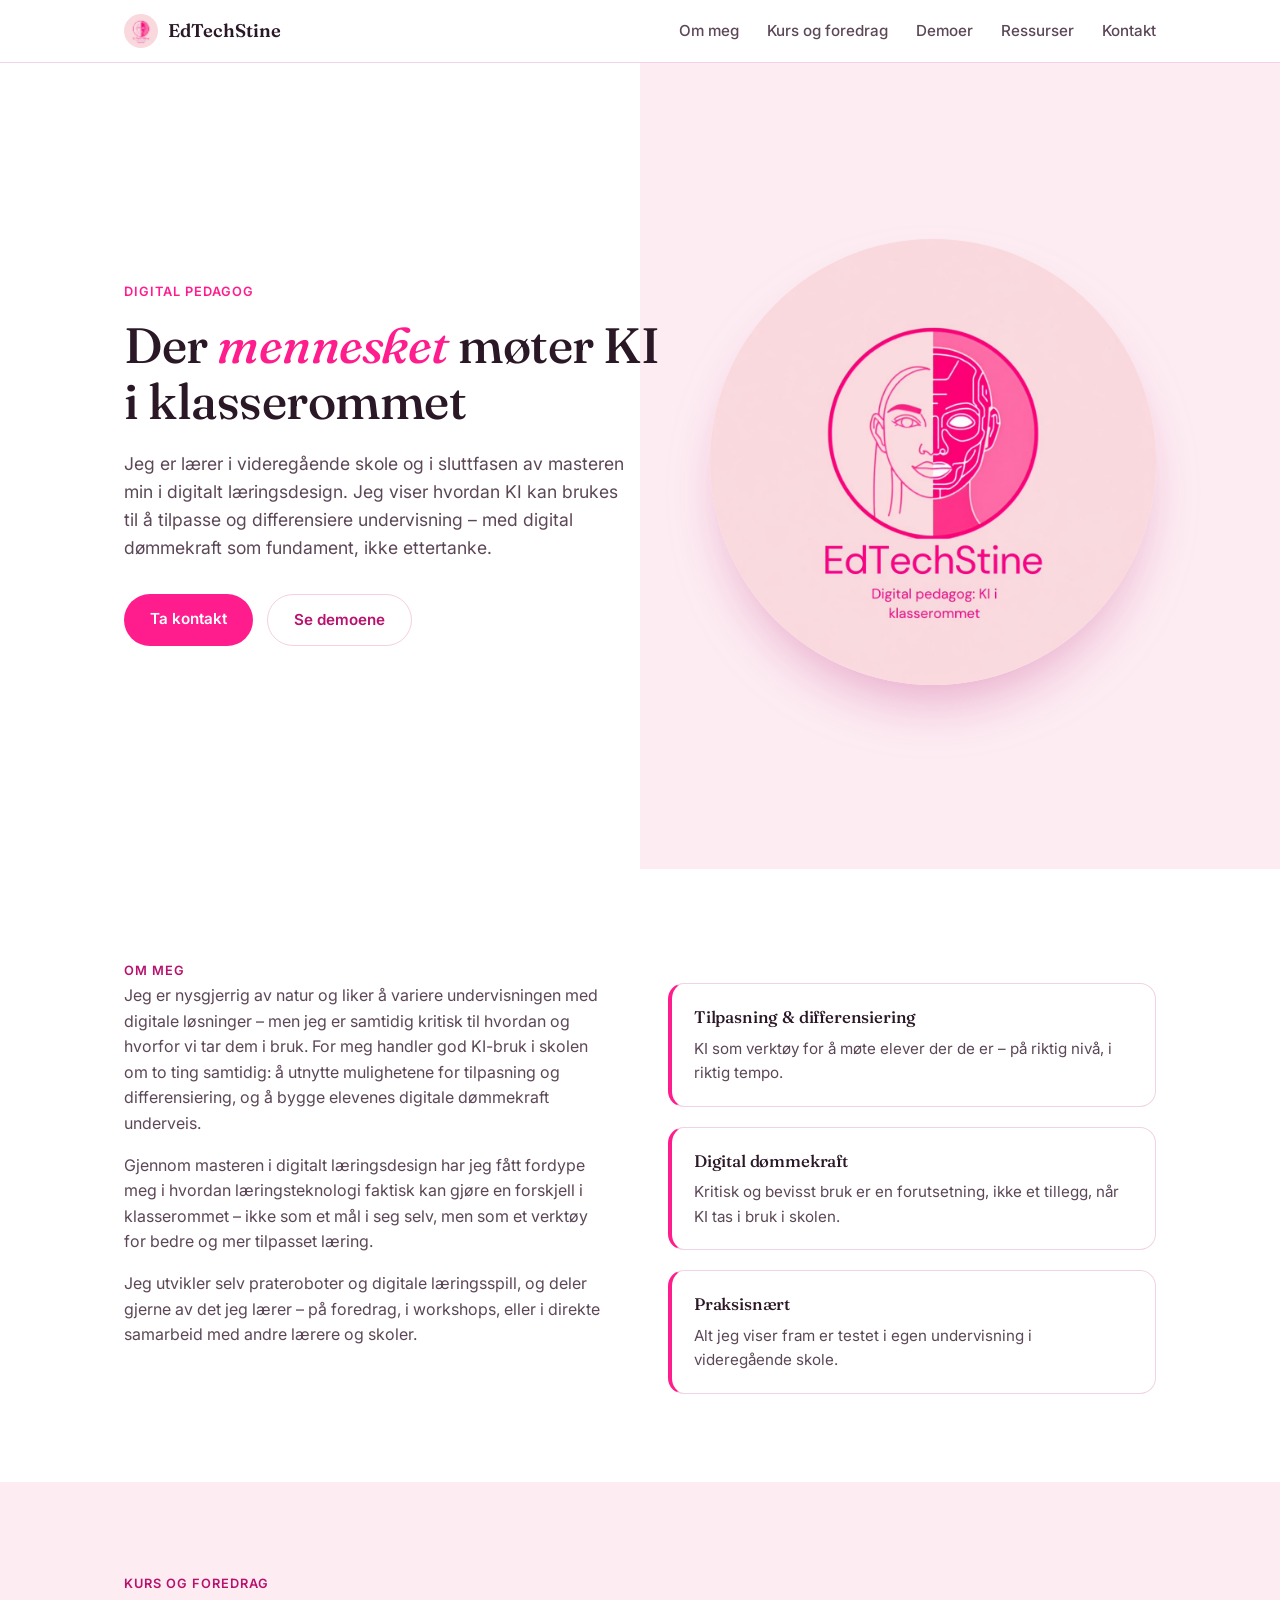
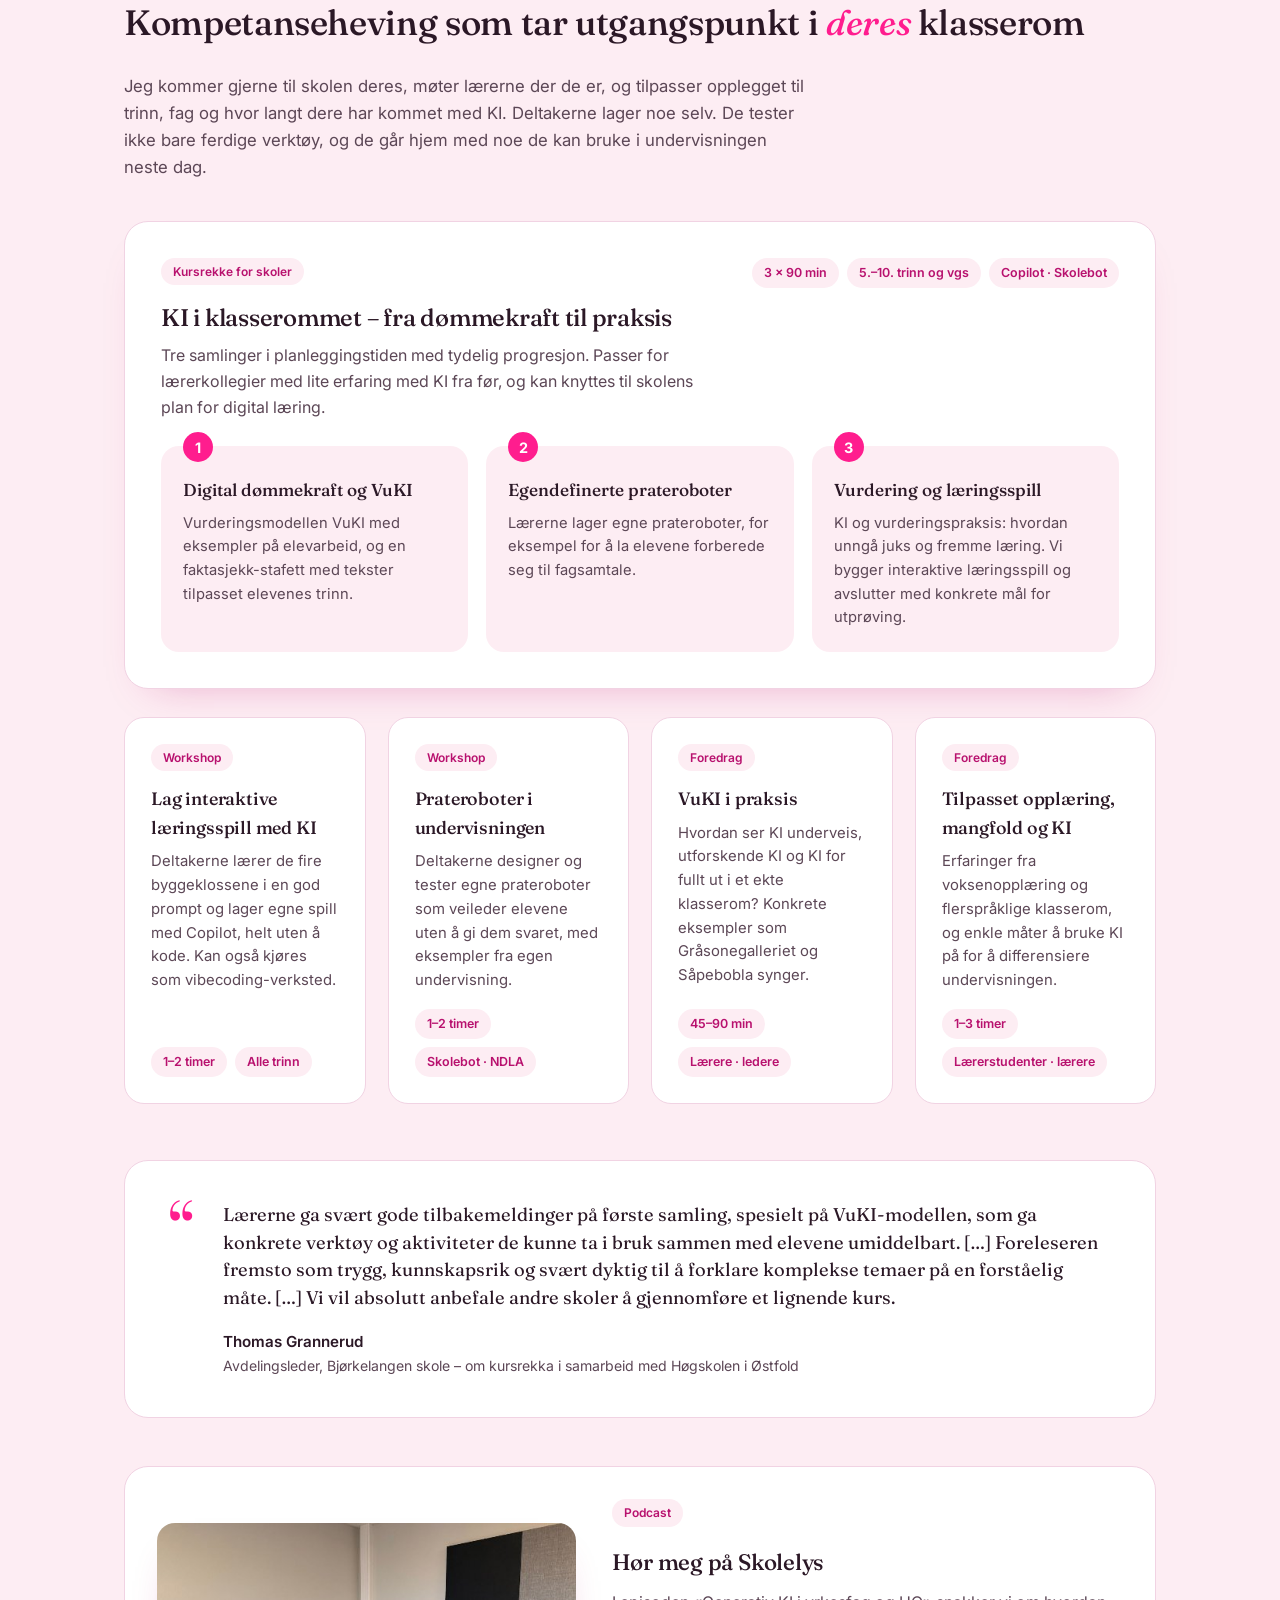
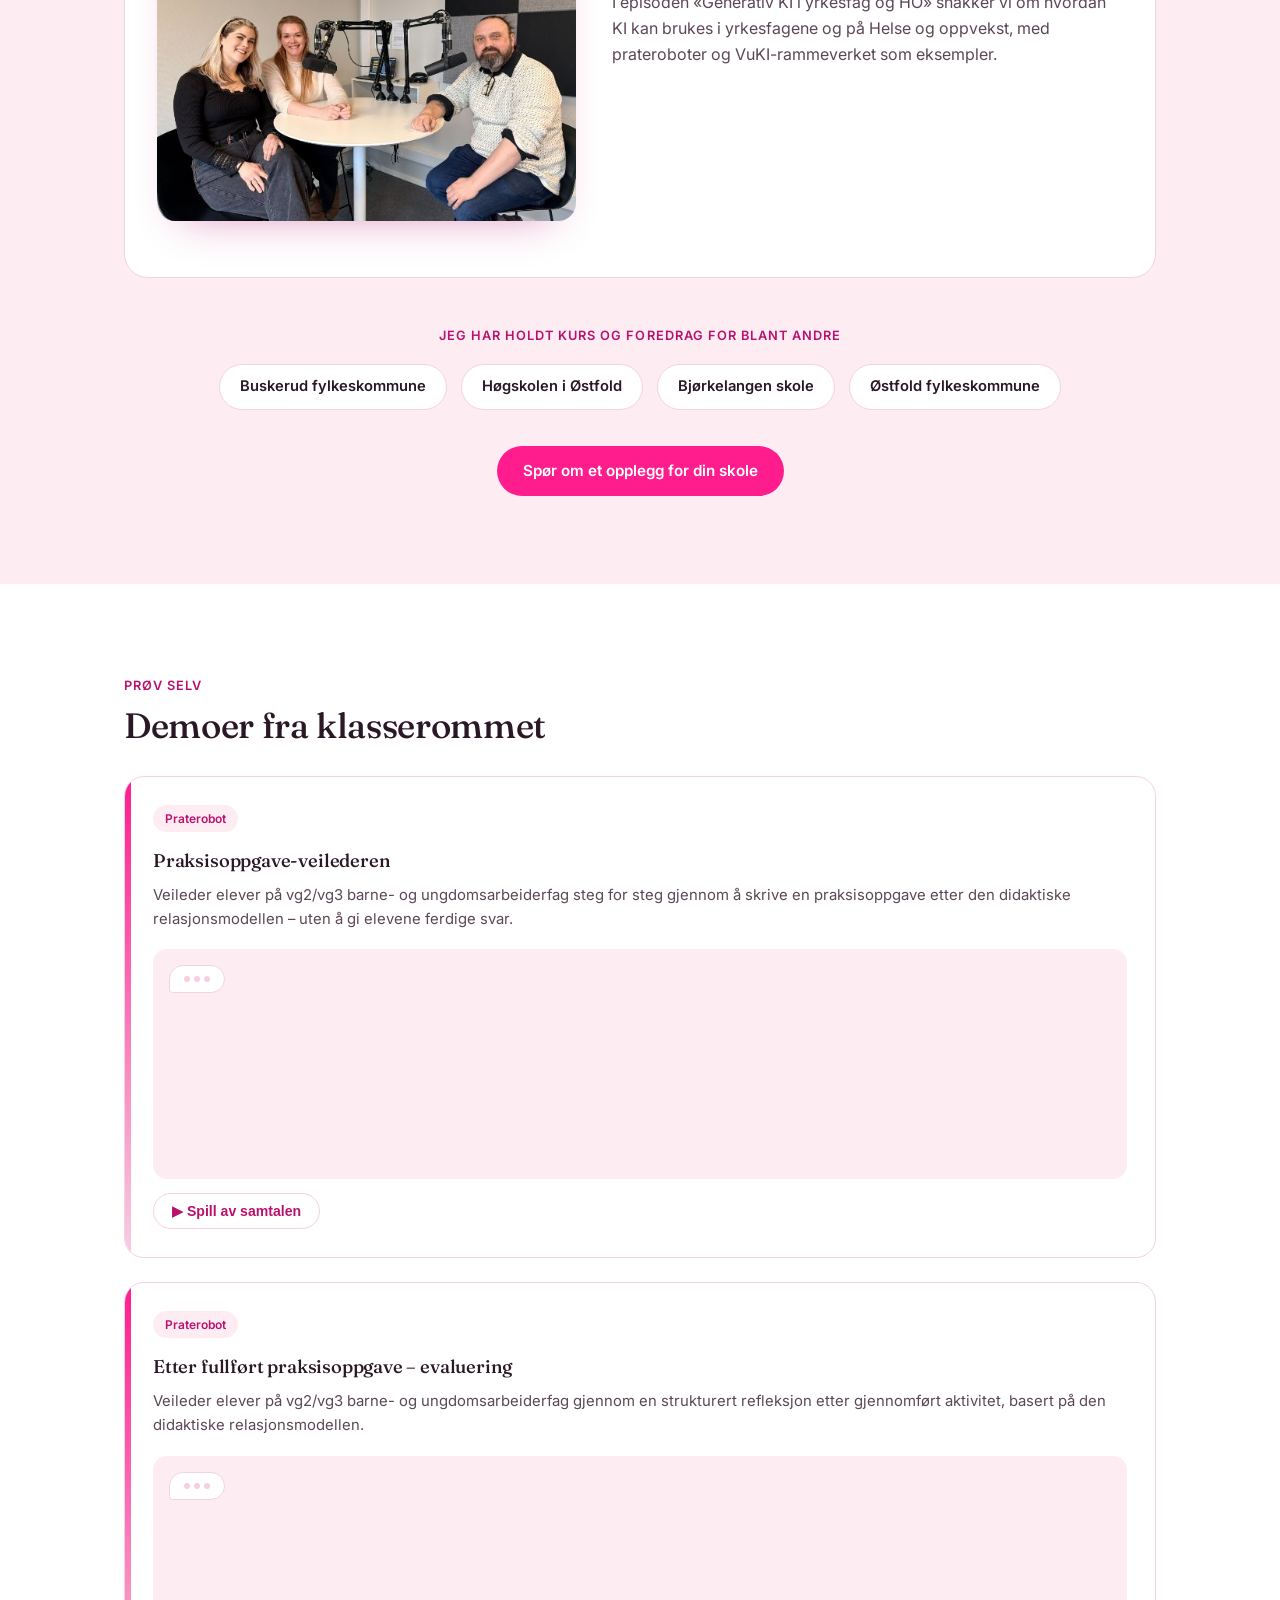
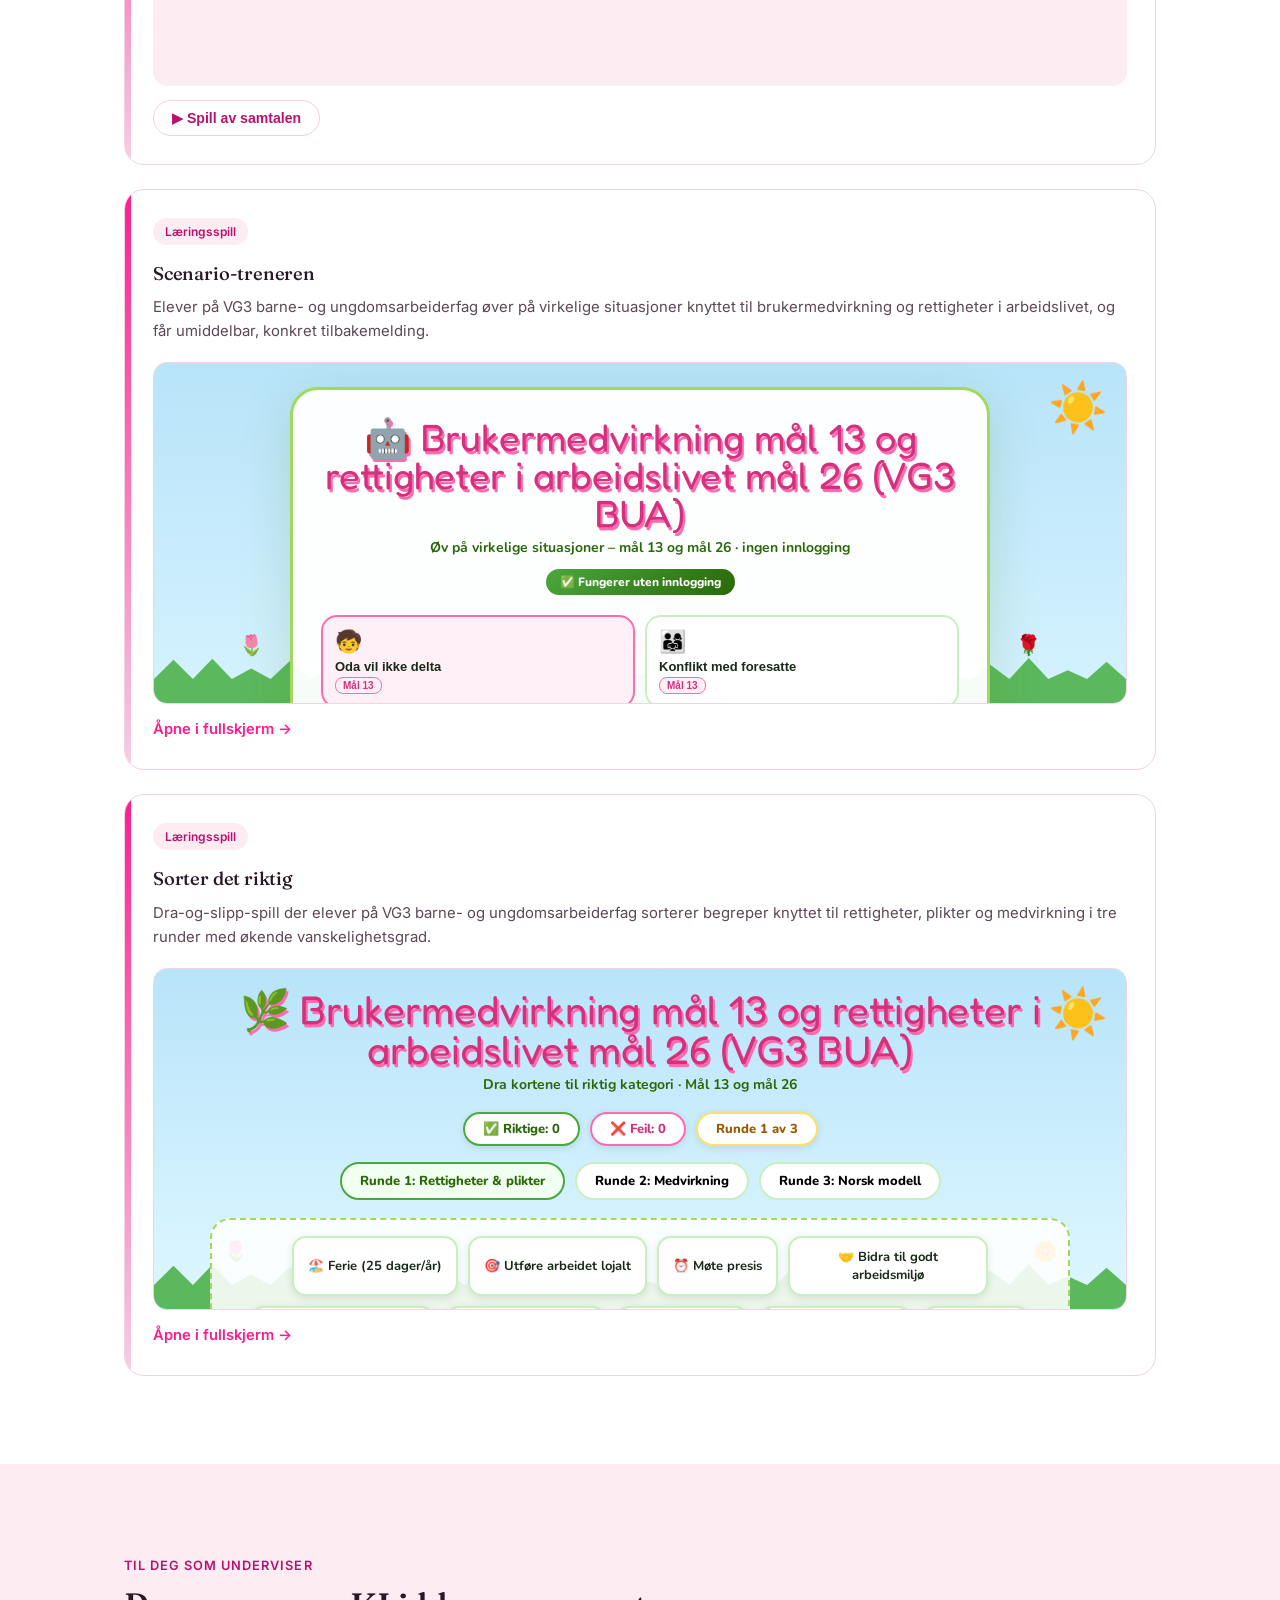
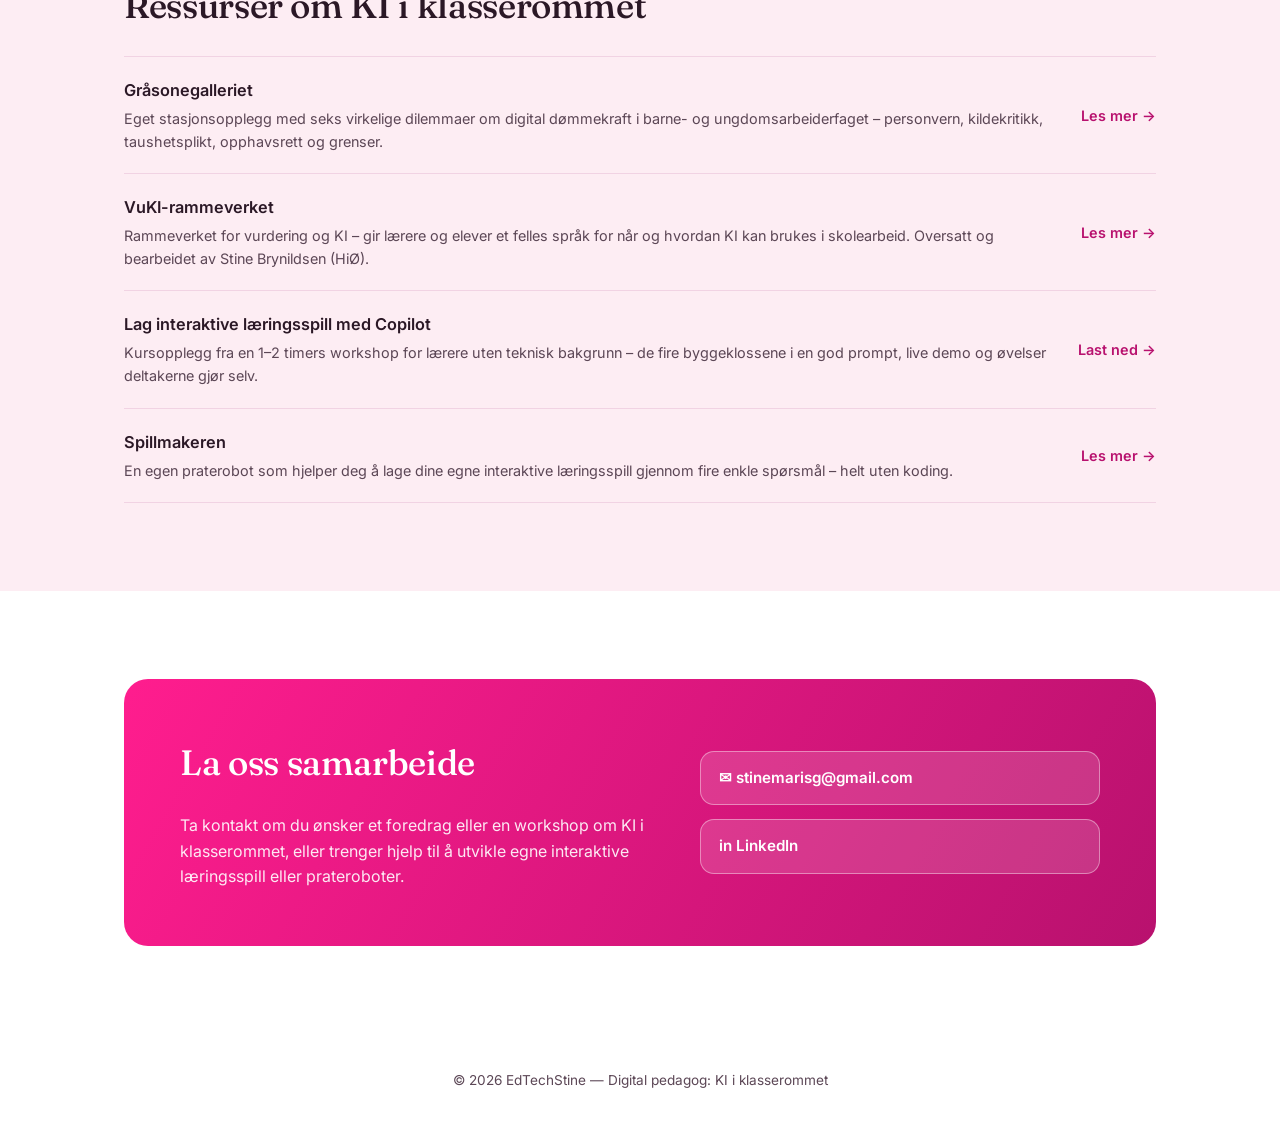
==== commit a60c675b: "Update index.html" ====
--- a/index.html
+++ b/index.html
@@ -367,7 +367,7 @@
       <div class="quote-mark">“</div>
       <div>
         <blockquote>Lærerne ga svært gode tilbakemeldinger på første samling, spesielt på VuKI-modellen, som ga konkrete verktøy og aktiviteter de kunne ta i bruk sammen med elevene umiddelbart. […] Foreleseren fremsto som trygg, kunnskapsrik og svært dyktig til å forklare komplekse temaer på en forståelig måte. […] Vi vil absolutt anbefale andre skoler å gjennomføre et lignende kurs.</blockquote>
-        <cite>Thomas Grannerud<span>Inspektør, Bjørkelangen skole – om kursrekka i samarbeid med Høgskolen i Østfold</span></cite>
+        <cite>Thomas Grannerud<span>Avdelingsleder, Bjørkelangen skole – om kursrekka i samarbeid med Høgskolen i Østfold</span></cite>
       </div>
     </div>
 
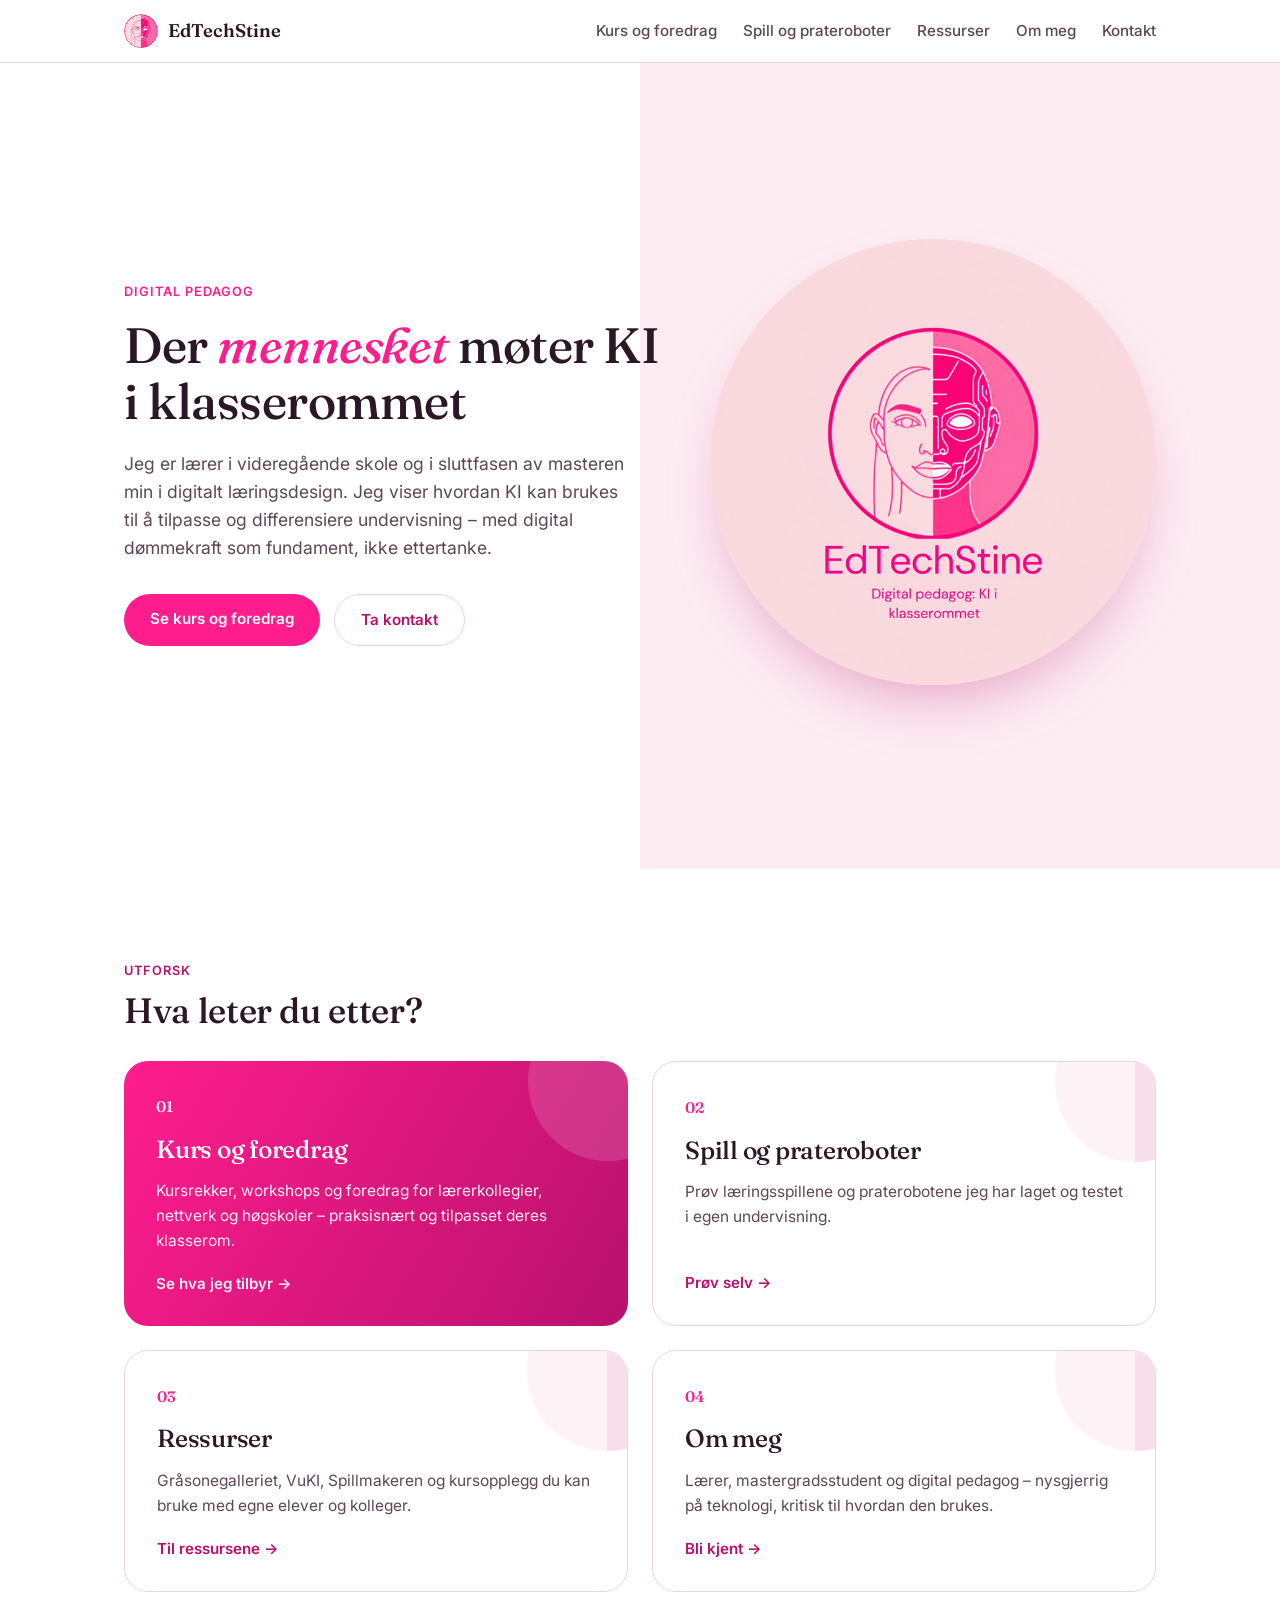
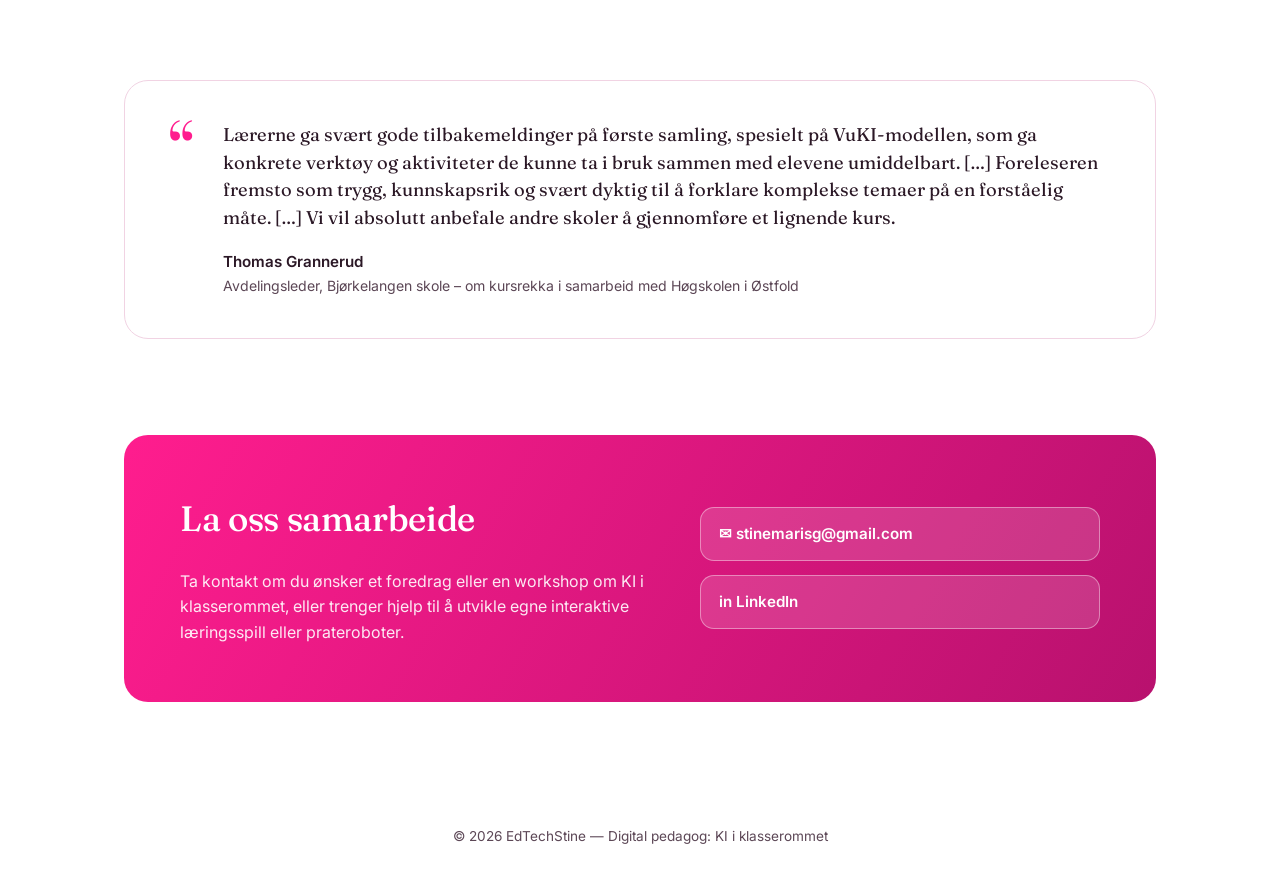
==== commit 306d2f89: "Add files via upload" ====
--- a/index.html
+++ b/index.html
@@ -4,258 +4,22 @@
 <meta charset="UTF-8">
 <meta name="viewport" content="width=device-width, initial-scale=1.0">
 <title>EdTechStine – Digital pedagog: KI i klasserommet</title>
+<meta name="description" content="Stine Mari Sægrov – lærer og digital pedagog. Kurs, foredrag og verktøy om KI i klasserommet.">
+<link rel="icon" href="/assets/logo-ikon.png">
 <link rel="preconnect" href="https://fonts.googleapis.com">
 <link href="https://fonts.googleapis.com/css2?family=Fraunces:ital,opsz,wght@0,9..144,400;0,9..144,500;0,9..144,600;1,9..144,500&family=Inter:wght@400;500;600;700&display=swap" rel="stylesheet">
-<style>
-  :root{
-    --blush:#FDEDF3;
-    --white:#FFFFFF;
-    --hotpink:#FF1D8E;
-    --magenta:#B8116E;
-    --ink:#2B1826;
-    --ink-soft:#5C4756;
-    --softpink:#F6CFE2;
-    --line:#F1D3E3;
-  }
-  *{box-sizing:border-box;margin:0;padding:0;}
-  html{scroll-behavior:smooth;}
-  body{
-    font-family:'Inter',sans-serif;
-    color:var(--ink);
-    background:var(--white);
-    line-height:1.6;
-  }
-  h1,h2,h3,.display{
-    font-family:'Fraunces',serif;
-    font-weight:500;
-    letter-spacing:-0.01em;
-  }
-  a{color:inherit;}
-  img{max-width:100%;display:block;}
-  .wrap{max-width:1080px;margin:0 auto;padding:0 24px;}
-
-  /* NAV */
-  header{
-    position:sticky;top:0;z-index:50;
-    background:rgba(255,255,255,0.9);
-    backdrop-filter:blur(8px);
-    border-bottom:1px solid var(--line);
-  }
-  nav.wrap{
-    display:flex;align-items:center;justify-content:space-between;
-    padding-top:14px;padding-bottom:14px;
-  }
-  .brand{display:flex;align-items:center;gap:10px;font-family:'Fraunces',serif;font-weight:600;font-size:1.15rem;}
-  .brand img{width:34px;height:34px;border-radius:50%;}
-  nav ul{list-style:none;display:flex;gap:28px;font-size:0.95rem;font-weight:500;}
-  nav a{text-decoration:none;color:var(--ink-soft);transition:color .2s;}
-  nav a:hover{color:var(--hotpink);}
-  .nav-toggle{display:none;background:none;border:none;font-size:1.5rem;cursor:pointer;color:var(--magenta);}
-
-  /* HERO — split motif from the logo */
-  .hero{
-    position:relative;overflow:hidden;
-    background:linear-gradient(90deg, var(--white) 0%, var(--white) 50%, var(--blush) 50%, var(--blush) 100%);
-  }
-  .hero-grid{
-    display:grid;grid-template-columns:1.1fr 0.9fr;align-items:center;gap:40px;
-    padding:88px 24px 96px;max-width:1080px;margin:0 auto;
-  }
-  .eyebrow{
-    display:inline-block;font-size:0.8rem;font-weight:600;letter-spacing:0.08em;
-    text-transform:uppercase;color:var(--hotpink);margin-bottom:16px;
-  }
-  .hero h1{font-size:clamp(2.1rem,4.2vw,3.1rem);line-height:1.12;margin-bottom:20px;}
-  .hero h1 em{font-style:italic;color:var(--hotpink);}
-  .hero p.lede{font-size:1.1rem;color:var(--ink-soft);max-width:46ch;margin-bottom:32px;}
-  .btn-row{display:flex;gap:14px;flex-wrap:wrap;}
-  .btn{
-    display:inline-block;padding:13px 26px;border-radius:100px;font-weight:600;
-    font-size:0.95rem;text-decoration:none;transition:transform .15s, box-shadow .15s;
-  }
-  .btn-primary{background:var(--hotpink);color:var(--white);}
-  .btn-primary:hover{transform:translateY(-2px);box-shadow:0 10px 24px -8px rgba(255,29,142,0.55);}
-  .btn-ghost{border:1.5px solid var(--softpink);color:var(--magenta);}
-  .btn-ghost:hover{border-color:var(--hotpink);}
-  .hero-portrait{
-    border-radius:50%;overflow:hidden;background:var(--blush);
-    aspect-ratio:1/1;display:flex;align-items:center;justify-content:center;
-    box-shadow:0 30px 60px -20px rgba(184,17,110,0.35);
-  }
-  .hero-portrait img{width:100%;height:100%;object-fit:contain;}
-
-  section{padding:88px 0;}
-  .alt{background:var(--blush);}
-  .kicker{font-size:0.8rem;font-weight:600;letter-spacing:0.08em;text-transform:uppercase;color:var(--magenta);margin-bottom:12px;}
-  h2{font-size:clamp(1.6rem,3vw,2.2rem);margin-bottom:22px;}
-
-  /* OM MEG */
-  .about-grid{display:grid;grid-template-columns:1fr 1fr;gap:56px;align-items:start;}
-  .about-grid p{color:var(--ink-soft);margin-bottom:16px;}
-  .pillars{display:flex;flex-direction:column;gap:20px;}
-  .pillar{
-    background:var(--white);border:1px solid var(--line);border-radius:16px;
-    padding:20px 22px;border-left:4px solid var(--hotpink);
-  }
-  .pillar h3{font-size:1.05rem;margin-bottom:6px;}
-  .pillar p{color:var(--ink-soft);font-size:0.95rem;margin:0;}
-
-  /* DEMOER */
-  .demo-grid{display:grid;grid-template-columns:repeat(auto-fit,minmax(260px,1fr));gap:24px;}
-  .demo-card{
-    background:var(--white);border-radius:20px;padding:28px;
-    border:1px solid var(--line);
-    position:relative;overflow:hidden;
-    transition:transform .2s, box-shadow .2s;
-  }
-  .demo-card::before{
-    content:"";position:absolute;top:0;left:0;bottom:0;width:6px;
-    background:linear-gradient(180deg,var(--hotpink),var(--softpink));
-  }
-  .demo-card:hover{transform:translateY(-4px);box-shadow:0 20px 40px -20px rgba(184,17,110,0.35);}
-  .demo-tag{display:inline-block;font-size:0.75rem;font-weight:600;color:var(--magenta);background:var(--blush);padding:4px 12px;border-radius:100px;margin-bottom:14px;}
-  .demo-card h3{font-size:1.15rem;margin-bottom:8px;}
-  .demo-card p{color:var(--ink-soft);font-size:0.93rem;margin-bottom:18px;}
-  .demo-card a{font-weight:600;color:var(--hotpink);text-decoration:none;font-size:0.92rem;}
-  .demo-card a:hover{text-decoration:underline;}
-
-  /* CHAT-DEMO */
-  .demo-card.chat-card{grid-column:span 2;}
-  @media (max-width:700px){.demo-card.chat-card{grid-column:span 1;}}
-  .chat-window{
-    background:var(--blush);border-radius:14px;padding:16px;
-    height:230px;overflow-y:auto;display:flex;flex-direction:column;gap:10px;
-    margin-bottom:14px;scroll-behavior:smooth;
-  }
-  .msg{max-width:80%;padding:9px 14px;border-radius:16px;font-size:0.87rem;line-height:1.45;opacity:0;animation:msgIn .35s ease forwards;}
-  @keyframes msgIn{from{opacity:0;transform:translateY(6px);}to{opacity:1;transform:translateY(0);}}
-  .msg.bot{align-self:flex-start;background:var(--white);border:1px solid var(--line);border-bottom-left-radius:4px;}
-  .msg.user{align-self:flex-end;background:var(--hotpink);color:var(--white);border-bottom-right-radius:4px;}
-  .typing{align-self:flex-start;display:flex;gap:4px;padding:10px 14px;background:var(--white);border:1px solid var(--line);border-radius:16px;border-bottom-left-radius:4px;opacity:0;animation:msgIn .3s ease forwards;}
-  .typing span{width:6px;height:6px;border-radius:50%;background:var(--softpink);animation:blink 1.1s infinite ease-in-out;}
-  .typing span:nth-child(2){animation-delay:.15s;}
-  .typing span:nth-child(3){animation-delay:.3s;}
-  @keyframes blink{0%,80%,100%{opacity:.3;}40%{opacity:1;}}
-  .chat-replay{
-    display:inline-flex;align-items:center;gap:8px;background:var(--white);
-    border:1.5px solid var(--softpink);color:var(--magenta);font-weight:600;
-    font-size:0.88rem;padding:9px 18px;border-radius:100px;cursor:pointer;transition:border-color .2s;
-  }
-  .chat-replay:hover{border-color:var(--hotpink);}
-
-  /* SPILL-DEMO (iframe) */
-  .game-frame-wrap{
-    border-radius:14px;overflow:hidden;border:1px solid var(--line);
-    margin-bottom:14px;background:var(--blush);
-  }
-  .game-frame-wrap iframe{width:100%;height:340px;border:none;display:block;}
-  .game-links{display:flex;gap:12px;align-items:center;flex-wrap:wrap;}
-
-  /* RESSURSER */
-  .res-list{list-style:none;display:flex;flex-direction:column;}
-  .res-list li{
-    display:flex;justify-content:space-between;align-items:center;gap:16px;
-    padding:20px 0;border-bottom:1px solid var(--line);
-  }
-  .res-list li:first-child{border-top:1px solid var(--line);}
-  .res-list .res-name{font-weight:600;font-size:1.02rem;}
-  .res-list .res-desc{color:var(--ink-soft);font-size:0.9rem;margin-top:4px;}
-  .res-list a.res-link{white-space:nowrap;font-weight:600;color:var(--magenta);text-decoration:none;font-size:0.9rem;}
-  .res-list a.res-link:hover{color:var(--hotpink);}
-
-  /* KONTAKT */
-  .contact-box{
-    background:linear-gradient(120deg,var(--hotpink),var(--magenta));
-    border-radius:24px;padding:56px;color:var(--white);
-    display:grid;grid-template-columns:1.2fr 1fr;gap:40px;align-items:center;
-  }
-  .contact-box h2{color:var(--white);}
-  .contact-box p{color:rgba(255,255,255,0.9);margin-bottom:0;}
-  .contact-links{display:flex;flex-direction:column;gap:14px;}
-  .contact-links a{
-    background:rgba(255,255,255,0.15);border:1px solid rgba(255,255,255,0.4);
-    border-radius:14px;padding:14px 18px;text-decoration:none;color:var(--white);
-    font-weight:600;font-size:0.95rem;transition:background .2s;
-  }
-  .contact-links a:hover{background:rgba(255,255,255,0.28);}
-
-
-  /* KURS OG FOREDRAG */
-  .kurs-intro{color:var(--ink-soft);max-width:62ch;margin-bottom:40px;font-size:1.05rem;}
-  .series-card{
-    background:var(--white);border-radius:24px;padding:36px;border:1px solid var(--line);
-    margin-bottom:28px;box-shadow:0 20px 40px -28px rgba(184,17,110,0.35);
-  }
-  .series-head{display:flex;justify-content:space-between;align-items:flex-start;gap:20px;flex-wrap:wrap;margin-bottom:26px;}
-  .series-head h3{font-size:1.5rem;margin-bottom:6px;}
-  .series-head p{color:var(--ink-soft);max-width:56ch;}
-  .meta{display:flex;gap:8px;flex-wrap:wrap;}
-  .meta span{font-size:0.78rem;font-weight:600;color:var(--magenta);background:var(--blush);padding:5px 12px;border-radius:100px;white-space:nowrap;}
-  .steps{display:grid;grid-template-columns:repeat(3,1fr);gap:18px;counter-reset:step;}
-  .step{position:relative;background:var(--blush);border-radius:18px;padding:24px 22px 22px;}
-  .step::before{
-    counter-increment:step;content:counter(step);
-    position:absolute;top:-14px;left:22px;width:30px;height:30px;border-radius:50%;
-    background:var(--hotpink);color:var(--white);font-weight:700;font-size:0.9rem;
-    display:flex;align-items:center;justify-content:center;
-  }
-  .step h4{font-family:'Fraunces',serif;font-weight:500;font-size:1.08rem;margin:6px 0 8px;}
-  .step p{color:var(--ink-soft);font-size:0.92rem;}
-  .offer-grid{display:grid;grid-template-columns:repeat(auto-fit,minmax(240px,1fr));gap:22px;margin-bottom:56px;}
-  .offer{background:var(--white);border:1px solid var(--line);border-radius:20px;padding:26px;display:flex;flex-direction:column;}
-  .offer h3{font-size:1.12rem;margin-bottom:8px;}
-  .offer p{color:var(--ink-soft);font-size:0.93rem;margin-bottom:16px;flex:1;}
-  .offer .meta span{background:var(--blush);}
-  .quote{
-    position:relative;display:grid;grid-template-columns:auto 1fr;gap:28px;align-items:start;
-    background:var(--white);border-radius:24px;padding:40px 44px;margin-bottom:48px;
-    border:1px solid var(--line);
-  }
-  .quote-mark{font-family:'Fraunces',serif;font-size:5rem;line-height:0.8;color:var(--hotpink);}
-  .quote blockquote{font-family:'Fraunces',serif;font-size:1.15rem;line-height:1.5;margin-bottom:18px;}
-  .quote cite{font-style:normal;font-weight:600;font-size:0.95rem;}
-  .quote cite span{display:block;font-weight:400;color:var(--ink-soft);font-size:0.88rem;}
-  .placeholder{background:#FFF6D6;border:1.5px dashed #E8B931;border-radius:8px;padding:2px 8px;}
-  .clients{text-align:center;}
-  .clients .kicker{display:block;margin-bottom:18px;}
-  .client-row{display:flex;justify-content:center;flex-wrap:wrap;gap:12px 14px;margin-bottom:36px;}
-  .client-row span{background:var(--white);border:1px solid var(--line);border-radius:100px;padding:10px 20px;font-weight:600;font-size:0.92rem;color:var(--ink);}
-  @media (max-width:820px){
-    .steps{grid-template-columns:1fr;gap:28px;}
-    .series-card{padding:28px 22px;}
-    .quote{grid-template-columns:1fr;padding:30px 24px;gap:6px;}
-  }
-
-
-  .podcast{display:grid;grid-template-columns:0.9fr 1.1fr;gap:36px;align-items:center;background:var(--white);border:1px solid var(--line);border-radius:24px;padding:32px;margin-bottom:48px;}
-  .podcast figure{margin:0;}
-  .podcast img{width:100%;border-radius:18px;box-shadow:0 20px 40px -24px rgba(184,17,110,0.45);}
-  .podcast h3{font-size:1.4rem;margin:4px 0 10px;}
-  .podcast p{color:var(--ink-soft);margin-bottom:18px;}
-  .podcast iframe{width:100%;height:152px;border:0;border-radius:12px;}
-  @media (max-width:820px){.podcast{grid-template-columns:1fr;padding:22px;gap:20px;}}
-
-  footer{padding:36px 0;text-align:center;color:var(--ink-soft);font-size:0.85rem;}
-
-  @media (max-width:820px){
-    nav ul{display:none;}
-    .hero-grid{grid-template-columns:1fr;padding-top:56px;}
-    .hero-portrait{max-width:260px;margin:0 auto;order:-1;}
-    .about-grid{grid-template-columns:1fr;}
-    .contact-box{grid-template-columns:1fr;padding:36px 24px;text-align:left;}
-  }
-</style>
+<link rel="stylesheet" href="/assets/style.css">
 </head>
 <body>
 
 <header>
   <nav class="wrap">
-    <div class="brand"><img src="[data-uri]" alt="EdTechStine logo"> EdTechStine</div>
+    <a class="brand" href="/"><img src="/assets/logo-ikon.png" alt="EdTechStine logo"> EdTechStine</a>
     <ul>
-      <li><a href="#om-meg">Om meg</a></li>
-      <li><a href="#kurs">Kurs og foredrag</a></li>
-      <li><a href="#demoer">Demoer</a></li>
-      <li><a href="#ressurser">Ressurser</a></li>
+      <li><a href="/kurs/">Kurs og foredrag</a></li>
+      <li><a href="/spill/">Spill og prateroboter</a></li>
+      <li><a href="/ressurser/">Ressurser</a></li>
+      <li><a href="/om/">Om meg</a></li>
       <li><a href="#kontakt">Kontakt</a></li>
     </ul>
   </nav>
@@ -268,101 +32,51 @@
       <h1>Der <em>mennesket</em> møter KI i klasserommet</h1>
       <p class="lede">Jeg er lærer i videregående skole og i sluttfasen av masteren min i digitalt læringsdesign. Jeg viser hvordan KI kan brukes til å tilpasse og differensiere undervisning – med digital dømmekraft som fundament, ikke ettertanke.</p>
       <div class="btn-row">
-        <a href="#kontakt" class="btn btn-primary">Ta kontakt</a>
-        <a href="#demoer" class="btn btn-ghost">Se demoene</a>
+        <a href="/kurs/" class="btn btn-primary">Se kurs og foredrag</a>
+        <a href="#kontakt" class="btn btn-ghost">Ta kontakt</a>
       </div>
     </div>
     <div class="hero-portrait">
-      <img src="[data-uri]" alt="Illustrasjon: halvt menneske, halvt robot">
+      <img src="/assets/logo.png" alt="Illustrasjon: halvt menneske, halvt robot">
     </div>
   </div>
 </section>
 
-<section id="om-meg">
+<section id="utforsk">
   <div class="wrap">
-    <span class="kicker">Om meg</span>
-    <div class="about-grid">
-      <div>
-        <p>Jeg er nysgjerrig av natur og liker å variere undervisningen med digitale løsninger – men jeg er samtidig kritisk til hvordan og hvorfor vi tar dem i bruk. For meg handler god KI-bruk i skolen om to ting samtidig: å utnytte mulighetene for tilpasning og differensiering, og å bygge elevenes digitale dømmekraft underveis.</p>
-        <p>Gjennom masteren i digitalt læringsdesign har jeg fått fordype meg i hvordan læringsteknologi faktisk kan gjøre en forskjell i klasserommet – ikke som et mål i seg selv, men som et verktøy for bedre og mer tilpasset læring.</p>
-        <p>Jeg utvikler selv prateroboter og digitale læringsspill, og deler gjerne av det jeg lærer – på foredrag, i workshops, eller i direkte samarbeid med andre lærere og skoler.</p>
-      </div>
-      <div class="pillars">
-        <div class="pillar">
-          <h3>Tilpasning &amp; differensiering</h3>
-          <p>KI som verktøy for å møte elever der de er – på riktig nivå, i riktig tempo.</p>
-        </div>
-        <div class="pillar">
-          <h3>Digital dømmekraft</h3>
-          <p>Kritisk og bevisst bruk er en forutsetning, ikke et tillegg, når KI tas i bruk i skolen.</p>
-        </div>
-        <div class="pillar">
-          <h3>Praksisnært</h3>
-          <p>Alt jeg viser fram er testet i egen undervisning i videregående skole.</p>
-        </div>
-      </div>
+    <span class="kicker">Utforsk</span>
+    <h2>Hva leter du etter?</h2>
+    <div class="portal-grid">
+      <a class="portal featured" href="/kurs/">
+        <span class="num">01</span>
+        <h3>Kurs og foredrag</h3>
+        <p>Kursrekker, workshops og foredrag for lærerkollegier, nettverk og høgskoler – praksisnært og tilpasset deres klasserom.</p>
+        <span class="go">Se hva jeg tilbyr →</span>
+      </a>
+      <a class="portal" href="/spill/">
+        <span class="num">02</span>
+        <h3>Spill og prateroboter</h3>
+        <p>Prøv læringsspillene og praterobotene jeg har laget og testet i egen undervisning.</p>
+        <span class="go">Prøv selv →</span>
+      </a>
+      <a class="portal" href="/ressurser/">
+        <span class="num">03</span>
+        <h3>Ressurser</h3>
+        <p>Gråsonegalleriet, VuKI, Spillmakeren og kursopplegg du kan bruke med egne elever og kolleger.</p>
+        <span class="go">Til ressursene →</span>
+      </a>
+      <a class="portal" href="/om/">
+        <span class="num">04</span>
+        <h3>Om meg</h3>
+        <p>Lærer, mastergradsstudent og digital pedagog – nysgjerrig på teknologi, kritisk til hvordan den brukes.</p>
+        <span class="go">Bli kjent →</span>
+      </a>
     </div>
   </div>
 </section>
 
-<section id="kurs" class="alt">
+<section class="front-quote">
   <div class="wrap">
-    <span class="kicker">Kurs og foredrag</span>
-    <h2>Kompetanseheving som tar utgangspunkt i <em style="color:var(--hotpink)">deres</em> klasserom</h2>
-    <p class="kurs-intro">Jeg kommer gjerne til skolen deres, møter lærerne der de er, og tilpasser opplegget til trinn, fag og hvor langt dere har kommet med KI. Deltakerne lager noe selv. De tester ikke bare ferdige verktøy, og de går hjem med noe de kan bruke i undervisningen neste dag.</p>
-
-    <div class="series-card">
-      <div class="series-head">
-        <div>
-          <span class="demo-tag">Kursrekke for skoler</span>
-          <h3>KI i klasserommet – fra dømmekraft til praksis</h3>
-          <p>Tre samlinger i planleggingstiden med tydelig progresjon. Passer for lærerkollegier med lite erfaring med KI fra før, og kan knyttes til skolens plan for digital læring.</p>
-        </div>
-        <div class="meta"><span>3 × 90 min</span><span>5.–10. trinn og vgs</span><span>Copilot · Skolebot</span></div>
-      </div>
-      <div class="steps">
-        <div class="step">
-          <h4>Digital dømmekraft og VuKI</h4>
-          <p>Vurderingsmodellen VuKI med eksempler på elevarbeid, og en faktasjekk-stafett med tekster tilpasset elevenes trinn.</p>
-        </div>
-        <div class="step">
-          <h4>Egendefinerte prateroboter</h4>
-          <p>Lærerne lager egne prateroboter, for eksempel for å la elevene forberede seg til fagsamtale.</p>
-        </div>
-        <div class="step">
-          <h4>Vurdering og læringsspill</h4>
-          <p>KI og vurderingspraksis: hvordan unngå juks og fremme læring. Vi bygger interaktive læringsspill og avslutter med konkrete mål for utprøving.</p>
-        </div>
-      </div>
-    </div>
-
-    <div class="offer-grid">
-      <div class="offer">
-        <span class="demo-tag" style="align-self:flex-start">Workshop</span>
-        <h3>Lag interaktive læringsspill med KI</h3>
-        <p>Deltakerne lærer de fire byggeklossene i en god prompt og lager egne spill med Copilot, helt uten å kode. Kan også kjøres som vibecoding-verksted.</p>
-        <div class="meta"><span>1–2 timer</span><span>Alle trinn</span></div>
-      </div>
-      <div class="offer">
-        <span class="demo-tag" style="align-self:flex-start">Workshop</span>
-        <h3>Prateroboter i undervisningen</h3>
-        <p>Deltakerne designer og tester egne prateroboter som veileder elevene uten å gi dem svaret, med eksempler fra egen undervisning.</p>
-        <div class="meta"><span>1–2 timer</span><span>Skolebot · NDLA</span></div>
-      </div>
-      <div class="offer">
-        <span class="demo-tag" style="align-self:flex-start">Foredrag</span>
-        <h3>VuKI i praksis</h3>
-        <p>Hvordan ser KI underveis, utforskende KI og KI for fullt ut i et ekte klasserom? Konkrete eksempler som Gråsonegalleriet og Såpebobla synger.</p>
-        <div class="meta"><span>45–90 min</span><span>Lærere · ledere</span></div>
-      </div>
-      <div class="offer">
-        <span class="demo-tag" style="align-self:flex-start">Foredrag</span>
-        <h3>Tilpasset opplæring, mangfold og KI</h3>
-        <p>Erfaringer fra voksenopplæring og flerspråklige klasserom, og enkle måter å bruke KI på for å differensiere undervisningen.</p>
-        <div class="meta"><span>1–3 timer</span><span>Lærerstudenter · lærere</span></div>
-      </div>
-    </div>
-
     <div class="quote">
       <div class="quote-mark">“</div>
       <div>
@@ -370,111 +84,6 @@
         <cite>Thomas Grannerud<span>Avdelingsleder, Bjørkelangen skole – om kursrekka i samarbeid med Høgskolen i Østfold</span></cite>
       </div>
     </div>
-
-    <div class="podcast">
-      <figure>
-        <img src="skolelys.jpg" alt="Stine i podcaststudioet til Skolelys sammen med to andre ved et bord med mikrofoner" loading="lazy">
-      </figure>
-      <div>
-        <span class="demo-tag">Podcast</span>
-        <h3>Hør meg på Skolelys</h3>
-        <p>I episoden «Generativ KI i yrkesfag og HO» snakker vi om hvordan KI kan brukes i yrkesfagene og på Helse og oppvekst, med prateroboter og VuKI-rammeverket som eksempler.</p>
-        <iframe src="https://open.spotify.com/embed/episode/6iId2uNDBYIRIMnZPlWPUO?utm_source=generator" allow="autoplay; clipboard-write; encrypted-media; fullscreen; picture-in-picture" loading="lazy" title="Skolelys: Generativ KI i yrkesfag og HO"></iframe>
-      </div>
-    </div>
-
-    <div class="clients">
-      <span class="kicker">Jeg har holdt kurs og foredrag for blant andre</span>
-      <div class="client-row">
-        <span>Buskerud fylkeskommune</span>
-        <span>Høgskolen i Østfold</span>
-        <span>Bjørkelangen skole</span>
-        <span>Østfold fylkeskommune</span>
-      </div>
-      <a href="#kontakt" class="btn btn-primary">Spør om et opplegg for din skole</a>
-    </div>
-  </div>
-</section>
-
-<section id="demoer">
-  <div class="wrap">
-    <span class="kicker">Prøv selv</span>
-    <h2>Demoer fra klasserommet</h2>
-    <div class="demo-grid">
-      <div class="demo-card chat-card">
-        <span class="demo-tag">Praterobot</span>
-        <h3>Praksisoppgave-veilederen</h3>
-        <p>Veileder elever på vg2/vg3 barne- og ungdomsarbeiderfag steg for steg gjennom å skrive en praksisoppgave etter den didaktiske relasjonsmodellen – uten å gi elevene ferdige svar.</p>
-        <div class="chat-window" id="chat-window-1"></div>
-        <button class="chat-replay" onclick="playChat('chat-window-1', chatScript1)">▶ Spill av samtalen</button>
-      </div>
-      <div class="demo-card chat-card">
-        <span class="demo-tag">Praterobot</span>
-        <h3>Etter fullført praksisoppgave – evaluering</h3>
-        <p>Veileder elever på vg2/vg3 barne- og ungdomsarbeiderfag gjennom en strukturert refleksjon etter gjennomført aktivitet, basert på den didaktiske relasjonsmodellen.</p>
-        <div class="chat-window" id="chat-window-2"></div>
-        <button class="chat-replay" onclick="playChat('chat-window-2', chatScript2)">▶ Spill av samtalen</button>
-      </div>
-      <div class="demo-card chat-card">
-        <span class="demo-tag">Læringsspill</span>
-        <h3>Scenario-treneren</h3>
-        <p>Elever på VG3 barne- og ungdomsarbeiderfag øver på virkelige situasjoner knyttet til brukermedvirkning og rettigheter i arbeidslivet, og får umiddelbar, konkret tilbakemelding.</p>
-        <div class="game-frame-wrap">
-          <iframe src="scenario-trener.html" title="Scenario-treneren" loading="lazy"></iframe>
-        </div>
-        <div class="game-links">
-          <a href="scenario-trener.html" target="_blank" rel="noopener">Åpne i fullskjerm →</a>
-        </div>
-      </div>
-      <div class="demo-card chat-card">
-        <span class="demo-tag">Læringsspill</span>
-        <h3>Sorter det riktig</h3>
-        <p>Dra-og-slipp-spill der elever på VG3 barne- og ungdomsarbeiderfag sorterer begreper knyttet til rettigheter, plikter og medvirkning i tre runder med økende vanskelighetsgrad.</p>
-        <div class="game-frame-wrap">
-          <iframe src="sorter-spillet.html" title="Sorter det riktig" loading="lazy"></iframe>
-        </div>
-        <div class="game-links">
-          <a href="sorter-spillet.html" target="_blank" rel="noopener">Åpne i fullskjerm →</a>
-        </div>
-      </div>
-    </div>
-  </div>
-</section>
-
-<section id="ressurser" class="alt">
-  <div class="wrap">
-    <span class="kicker">Til deg som underviser</span>
-    <h2>Ressurser om KI i klasserommet</h2>
-    <ul class="res-list">
-      <li>
-        <div>
-          <div class="res-name">Gråsonegalleriet</div>
-          <div class="res-desc">Eget stasjonsopplegg med seks virkelige dilemmaer om digital dømmekraft i barne- og ungdomsarbeiderfaget – personvern, kildekritikk, taushetsplikt, opphavsrett og grenser.</div>
-        </div>
-        <a class="res-link" href="graasonegalleriet.html">Les mer →</a>
-      </li>
-      <li>
-        <div>
-          <div class="res-name">VuKI-rammeverket</div>
-          <div class="res-desc">Rammeverket for vurdering og KI – gir lærere og elever et felles språk for når og hvordan KI kan brukes i skolearbeid. Oversatt og bearbeidet av Stine Brynildsen (HiØ).</div>
-        </div>
-        <a class="res-link" href="https://www.skoleportalen.no/ki/for-larere/finn-laringsressurser/vuki/" target="_blank" rel="noopener">Les mer →</a>
-      </li>
-      <li>
-        <div>
-          <div class="res-name">Lag interaktive læringsspill med Copilot</div>
-          <div class="res-desc">Kursopplegg fra en 1–2 timers workshop for lærere uten teknisk bakgrunn – de fire byggeklossene i en god prompt, live demo og øvelser deltakerne gjør selv.</div>
-        </div>
-        <a class="res-link" href="interaktive-laeringsspill-presentasjon.pptx">Last ned →</a>
-      </li>
-      <li>
-        <div>
-          <div class="res-name">Spillmakeren</div>
-          <div class="res-desc">En egen praterobot som hjelper deg å lage dine egne interaktive læringsspill gjennom fire enkle spørsmål – helt uten koding.</div>
-        </div>
-        <a class="res-link" href="spillmakeren.html">Les mer →</a>
-      </li>
-    </ul>
   </div>
 </section>
 
@@ -496,67 +105,9 @@
 <footer>
   <div class="wrap">© 2026 EdTechStine — Digital pedagog: KI i klasserommet</div>
 </footer>
-
 <script>
-  const chatScript1 = [
-    {role:'bot', text:'Hei! Jeg kan veilede deg gjennom prosessen med å skrive en praksisoppgave steg for steg. 📝 Skal vi starte med navnet ditt og dato for oppstart av planen?'},
-    {role:'user', text:'Hei! Jeg heter Emma, og jeg starter planen 12. mars.'},
-    {role:'bot', text:'Bra, Emma! 😊 Da går vi videre. Hva heter aktiviteten du ønsker å gjennomføre?'},
-    {role:'user', text:'Jeg vil kalle den "Fingermaling i naturen".'},
-    {role:'bot', text:'Fint navn! Kan du si litt om hvorfor akkurat denne aktiviteten passer godt for barnegruppen din?'}
-  ];
-
-  const chatScript2 = [
-    {role:'bot', text:'Hei! Jeg kan veilede deg gjennom prosessen med å skrive en refleksjon etter at du har gjennomført aktiviteten din. 📝 Var planen din oversiktlig? Hva synes du gikk bra, og var det noe som var mindre bra?'},
-    {role:'user', text:'Planen var ganske oversiktlig, men jeg brukte litt for lang tid på forberedelsene.'},
-    {role:'bot', text:'Bra observasjon! 😊 Da går vi videre. Hva har du lykkes med? Prøv å være konkret.'},
-    {role:'user', text:'Jeg synes jeg lyktes med å få barna engasjert i fingermalingen.'},
-    {role:'bot', text:'Fint! Hva tror du var grunnen til at akkurat den aktiviteten engasjerte dem så mye?'}
-  ];
-
-  function playChat(windowId, script){
-    const win = document.getElementById(windowId);
-    win.innerHTML = '';
-    let delay = 0;
-    script.forEach((step) => {
-      const typingTime = 500 + Math.min(step.text.length * 12, 900);
-      delay += 400;
-      setTimeout(() => {
-        const typing = document.createElement('div');
-        typing.className = 'typing';
-        typing.innerHTML = '<span></span><span></span><span></span>';
-        win.appendChild(typing);
-        win.scrollTop = win.scrollHeight;
-        setTimeout(() => {
-          typing.remove();
-          const msg = document.createElement('div');
-          msg.className = 'msg ' + step.role;
-          msg.textContent = step.text;
-          win.appendChild(msg);
-          win.scrollTop = win.scrollHeight;
-        }, typingTime);
-      }, delay);
-      delay += typingTime;
-    });
-  }
-
-  // Spill av automatisk første gang demoet blir synlig
-  function setupAutoplay(windowId, script){
-    const observer = new IntersectionObserver((entries) => {
-      entries.forEach((entry) => {
-        if(entry.isIntersecting){
-          playChat(windowId, script);
-          observer.disconnect();
-        }
-      });
-    }, {threshold:0.4});
-    const el = document.getElementById(windowId);
-    if(el) observer.observe(el);
-  }
-  document.addEventListener('DOMContentLoaded', () => {
-    setupAutoplay('chat-window-1', chatScript1);
-    setupAutoplay('chat-window-2', chatScript2);
-  });
+  // Gamle lenker (edtechstine.no/#demoer osv.) sendes til riktig underside
+  (function(){var m={'#om-meg':'/om/','#demoer':'/spill/','#ressurser':'/ressurser/','#kurs':'/kurs/'};if(m[location.hash])location.replace(m[location.hash]);})();
 </script>
 </body>
 </html>
--- a/assets/style.css
+++ b/assets/style.css
@@ -0,0 +1,275 @@
+:root{
+    --blush:#FDEDF3;
+    --white:#FFFFFF;
+    --hotpink:#FF1D8E;
+    --magenta:#B8116E;
+    --ink:#2B1826;
+    --ink-soft:#5C4756;
+    --softpink:#F6CFE2;
+    --line:#F1D3E3;
+  }
+  *{box-sizing:border-box;margin:0;padding:0;}
+  html{scroll-behavior:smooth;}
+  body{
+    font-family:'Inter',sans-serif;
+    color:var(--ink);
+    background:var(--white);
+    line-height:1.6;
+  }
+  h1,h2,h3,.display{
+    font-family:'Fraunces',serif;
+    font-weight:500;
+    letter-spacing:-0.01em;
+  }
+  a{color:inherit;}
+  img{max-width:100%;display:block;}
+  .wrap{max-width:1080px;margin:0 auto;padding:0 24px;}
+
+  /* NAV */
+  header{
+    position:sticky;top:0;z-index:50;
+    background:rgba(255,255,255,0.9);
+    backdrop-filter:blur(8px);
+    border-bottom:1px solid var(--line);
+  }
+  nav.wrap{
+    display:flex;align-items:center;justify-content:space-between;
+    padding-top:14px;padding-bottom:14px;
+  }
+  .brand{display:flex;align-items:center;gap:10px;font-family:'Fraunces',serif;font-weight:600;font-size:1.15rem;}
+  .brand img{width:34px;height:34px;border-radius:50%;}
+  nav ul{list-style:none;display:flex;gap:26px;font-size:0.95rem;font-weight:500;}
+  .brand{text-decoration:none;color:var(--ink);}
+  nav a.active{color:var(--hotpink);}
+  nav a{text-decoration:none;color:var(--ink-soft);transition:color .2s;}
+  nav a:hover{color:var(--hotpink);}
+  .nav-toggle{display:none;background:none;border:none;font-size:1.5rem;cursor:pointer;color:var(--magenta);}
+
+  /* HERO — split motif from the logo */
+  .hero{
+    position:relative;overflow:hidden;
+    background:linear-gradient(90deg, var(--white) 0%, var(--white) 50%, var(--blush) 50%, var(--blush) 100%);
+  }
+  .hero-grid{
+    display:grid;grid-template-columns:1.1fr 0.9fr;align-items:center;gap:40px;
+    padding:88px 24px 96px;max-width:1080px;margin:0 auto;
+  }
+  .eyebrow{
+    display:inline-block;font-size:0.8rem;font-weight:600;letter-spacing:0.08em;
+    text-transform:uppercase;color:var(--hotpink);margin-bottom:16px;
+  }
+  .hero h1{font-size:clamp(2.1rem,4.2vw,3.1rem);line-height:1.12;margin-bottom:20px;}
+  .hero h1 em{font-style:italic;color:var(--hotpink);}
+  .hero p.lede{font-size:1.1rem;color:var(--ink-soft);max-width:46ch;margin-bottom:32px;}
+  .btn-row{display:flex;gap:14px;flex-wrap:wrap;}
+  .btn{
+    display:inline-block;padding:13px 26px;border-radius:100px;font-weight:600;
+    font-size:0.95rem;text-decoration:none;transition:transform .15s, box-shadow .15s;
+  }
+  .btn-primary{background:var(--hotpink);color:var(--white);}
+  .btn-primary:hover{transform:translateY(-2px);box-shadow:0 10px 24px -8px rgba(255,29,142,0.55);}
+  .btn-ghost{border:1.5px solid var(--softpink);color:var(--magenta);}
+  .btn-ghost:hover{border-color:var(--hotpink);}
+  .hero-portrait{
+    border-radius:50%;overflow:hidden;background:var(--blush);
+    aspect-ratio:1/1;display:flex;align-items:center;justify-content:center;
+    box-shadow:0 30px 60px -20px rgba(184,17,110,0.35);
+  }
+  .hero-portrait img{width:100%;height:100%;object-fit:contain;}
+
+  section{padding:88px 0;}
+  .alt{background:var(--blush);}
+  .kicker{font-size:0.8rem;font-weight:600;letter-spacing:0.08em;text-transform:uppercase;color:var(--magenta);margin-bottom:12px;}
+  h2{font-size:clamp(1.6rem,3vw,2.2rem);margin-bottom:22px;}
+
+  /* OM MEG */
+  .about-grid{display:grid;grid-template-columns:1fr 1fr;gap:56px;align-items:start;}
+  .about-grid p{color:var(--ink-soft);margin-bottom:16px;}
+  .pillars{display:flex;flex-direction:column;gap:20px;}
+  .pillar{
+    background:var(--white);border:1px solid var(--line);border-radius:16px;
+    padding:20px 22px;border-left:4px solid var(--hotpink);
+  }
+  .pillar h3{font-size:1.05rem;margin-bottom:6px;}
+  .pillar p{color:var(--ink-soft);font-size:0.95rem;margin:0;}
+
+  /* DEMOER */
+  .demo-grid{display:grid;grid-template-columns:repeat(auto-fit,minmax(260px,1fr));gap:24px;}
+  .demo-card{
+    background:var(--white);border-radius:20px;padding:28px;
+    border:1px solid var(--line);
+    position:relative;overflow:hidden;
+    transition:transform .2s, box-shadow .2s;
+  }
+  .demo-card::before{
+    content:"";position:absolute;top:0;left:0;bottom:0;width:6px;
+    background:linear-gradient(180deg,var(--hotpink),var(--softpink));
+  }
+  .demo-card:hover{transform:translateY(-4px);box-shadow:0 20px 40px -20px rgba(184,17,110,0.35);}
+  .demo-tag{display:inline-block;font-size:0.75rem;font-weight:600;color:var(--magenta);background:var(--blush);padding:4px 12px;border-radius:100px;margin-bottom:14px;}
+  .demo-card h3{font-size:1.15rem;margin-bottom:8px;}
+  .demo-card p{color:var(--ink-soft);font-size:0.93rem;margin-bottom:18px;}
+  .demo-card a{font-weight:600;color:var(--hotpink);text-decoration:none;font-size:0.92rem;}
+  .demo-card a:hover{text-decoration:underline;}
+
+  /* CHAT-DEMO */
+  .demo-card.chat-card{grid-column:span 2;}
+  @media (max-width:700px){.demo-card.chat-card{grid-column:span 1;}}
+  .chat-window{
+    background:var(--blush);border-radius:14px;padding:16px;
+    height:230px;overflow-y:auto;display:flex;flex-direction:column;gap:10px;
+    margin-bottom:14px;scroll-behavior:smooth;
+  }
+  .msg{max-width:80%;padding:9px 14px;border-radius:16px;font-size:0.87rem;line-height:1.45;opacity:0;animation:msgIn .35s ease forwards;}
+  @keyframes msgIn{from{opacity:0;transform:translateY(6px);}to{opacity:1;transform:translateY(0);}}
+  .msg.bot{align-self:flex-start;background:var(--white);border:1px solid var(--line);border-bottom-left-radius:4px;}
+  .msg.user{align-self:flex-end;background:var(--hotpink);color:var(--white);border-bottom-right-radius:4px;}
+  .typing{align-self:flex-start;display:flex;gap:4px;padding:10px 14px;background:var(--white);border:1px solid var(--line);border-radius:16px;border-bottom-left-radius:4px;opacity:0;animation:msgIn .3s ease forwards;}
+  .typing span{width:6px;height:6px;border-radius:50%;background:var(--softpink);animation:blink 1.1s infinite ease-in-out;}
+  .typing span:nth-child(2){animation-delay:.15s;}
+  .typing span:nth-child(3){animation-delay:.3s;}
+  @keyframes blink{0%,80%,100%{opacity:.3;}40%{opacity:1;}}
+  .chat-replay{
+    display:inline-flex;align-items:center;gap:8px;background:var(--white);
+    border:1.5px solid var(--softpink);color:var(--magenta);font-weight:600;
+    font-size:0.88rem;padding:9px 18px;border-radius:100px;cursor:pointer;transition:border-color .2s;
+  }
+  .chat-replay:hover{border-color:var(--hotpink);}
+
+  /* SPILL-DEMO (iframe) */
+  .game-frame-wrap{
+    border-radius:14px;overflow:hidden;border:1px solid var(--line);
+    margin-bottom:14px;background:var(--blush);
+  }
+  .game-frame-wrap iframe{width:100%;height:340px;border:none;display:block;}
+  .game-links{display:flex;gap:12px;align-items:center;flex-wrap:wrap;}
+
+  /* RESSURSER */
+  .res-list{list-style:none;display:flex;flex-direction:column;}
+  .res-list li{
+    display:flex;justify-content:space-between;align-items:center;gap:16px;
+    padding:20px 0;border-bottom:1px solid var(--line);
+  }
+  .res-list li:first-child{border-top:1px solid var(--line);}
+  .res-list .res-name{font-weight:600;font-size:1.02rem;}
+  .res-list .res-desc{color:var(--ink-soft);font-size:0.9rem;margin-top:4px;}
+  .res-list a.res-link{white-space:nowrap;font-weight:600;color:var(--magenta);text-decoration:none;font-size:0.9rem;}
+  .res-list a.res-link:hover{color:var(--hotpink);}
+
+  /* KONTAKT */
+  .contact-box{
+    background:linear-gradient(120deg,var(--hotpink),var(--magenta));
+    border-radius:24px;padding:56px;color:var(--white);
+    display:grid;grid-template-columns:1.2fr 1fr;gap:40px;align-items:center;
+  }
+  .contact-box h2{color:var(--white);}
+  .contact-box p{color:rgba(255,255,255,0.9);margin-bottom:0;}
+  .contact-links{display:flex;flex-direction:column;gap:14px;}
+  .contact-links a{
+    background:rgba(255,255,255,0.15);border:1px solid rgba(255,255,255,0.4);
+    border-radius:14px;padding:14px 18px;text-decoration:none;color:var(--white);
+    font-weight:600;font-size:0.95rem;transition:background .2s;
+  }
+  .contact-links a:hover{background:rgba(255,255,255,0.28);}
+
+
+  /* KURS OG FOREDRAG */
+  .kurs-intro{color:var(--ink-soft);max-width:62ch;margin-bottom:40px;font-size:1.05rem;}
+  .series-card{
+    background:var(--white);border-radius:24px;padding:36px;border:1px solid var(--line);
+    margin-bottom:28px;box-shadow:0 20px 40px -28px rgba(184,17,110,0.35);
+  }
+  .series-head{display:flex;justify-content:space-between;align-items:flex-start;gap:20px;flex-wrap:wrap;margin-bottom:26px;}
+  .series-head h3{font-size:1.5rem;margin-bottom:6px;}
+  .series-head p{color:var(--ink-soft);max-width:56ch;}
+  .meta{display:flex;gap:8px;flex-wrap:wrap;}
+  .meta span{font-size:0.78rem;font-weight:600;color:var(--magenta);background:var(--blush);padding:5px 12px;border-radius:100px;white-space:nowrap;}
+  .steps{display:grid;grid-template-columns:repeat(3,1fr);gap:18px;counter-reset:step;}
+  .step{position:relative;background:var(--blush);border-radius:18px;padding:24px 22px 22px;}
+  .step::before{
+    counter-increment:step;content:counter(step);
+    position:absolute;top:-14px;left:22px;width:30px;height:30px;border-radius:50%;
+    background:var(--hotpink);color:var(--white);font-weight:700;font-size:0.9rem;
+    display:flex;align-items:center;justify-content:center;
+  }
+  .step h4{font-family:'Fraunces',serif;font-weight:500;font-size:1.08rem;margin:6px 0 8px;}
+  .step p{color:var(--ink-soft);font-size:0.92rem;}
+  .offer-grid{display:grid;grid-template-columns:repeat(auto-fit,minmax(240px,1fr));gap:22px;margin-bottom:56px;}
+  .offer{background:var(--white);border:1px solid var(--line);border-radius:20px;padding:26px;display:flex;flex-direction:column;}
+  .offer h3{font-size:1.12rem;margin-bottom:8px;}
+  .offer p{color:var(--ink-soft);font-size:0.93rem;margin-bottom:16px;flex:1;}
+  .offer .meta span{background:var(--blush);}
+  .quote{
+    position:relative;display:grid;grid-template-columns:auto 1fr;gap:28px;align-items:start;
+    background:var(--white);border-radius:24px;padding:40px 44px;margin-bottom:48px;
+    border:1px solid var(--line);
+  }
+  .quote-mark{font-family:'Fraunces',serif;font-size:5rem;line-height:0.8;color:var(--hotpink);}
+  .quote blockquote{font-family:'Fraunces',serif;font-size:1.15rem;line-height:1.5;margin-bottom:18px;}
+  .quote cite{font-style:normal;font-weight:600;font-size:0.95rem;}
+  .quote cite span{display:block;font-weight:400;color:var(--ink-soft);font-size:0.88rem;}
+  .placeholder{background:#FFF6D6;border:1.5px dashed #E8B931;border-radius:8px;padding:2px 8px;}
+  .clients{text-align:center;}
+  .clients .kicker{display:block;margin-bottom:18px;}
+  .client-row{display:flex;justify-content:center;flex-wrap:wrap;gap:12px 14px;margin-bottom:36px;}
+  .client-row span{background:var(--white);border:1px solid var(--line);border-radius:100px;padding:10px 20px;font-weight:600;font-size:0.92rem;color:var(--ink);}
+  @media (max-width:820px){
+    .steps{grid-template-columns:1fr;gap:28px;}
+    .series-card{padding:28px 22px;}
+    .quote{grid-template-columns:1fr;padding:30px 24px;gap:6px;}
+  }
+
+
+  .podcast{display:grid;grid-template-columns:0.9fr 1.1fr;gap:36px;align-items:center;background:var(--white);border:1px solid var(--line);border-radius:24px;padding:32px;margin-bottom:48px;}
+  .podcast figure{margin:0;}
+  .podcast img{width:100%;border-radius:18px;box-shadow:0 20px 40px -24px rgba(184,17,110,0.45);}
+  .podcast h3{font-size:1.4rem;margin:4px 0 10px;}
+  .podcast p{color:var(--ink-soft);margin-bottom:18px;}
+  .podcast iframe{width:100%;height:152px;border:0;border-radius:12px;}
+  @media (max-width:820px){.podcast{grid-template-columns:1fr;padding:22px;gap:20px;}}
+
+  footer{padding:36px 0;text-align:center;color:var(--ink-soft);font-size:0.85rem;}
+
+  @media (max-width:820px){
+    nav.wrap{flex-wrap:wrap;gap:10px;}
+    nav ul{gap:16px;flex-wrap:wrap;font-size:0.88rem;width:100%;}
+    .hero-grid{grid-template-columns:1fr;padding-top:56px;}
+    .hero-portrait{max-width:260px;margin:0 auto;order:-1;}
+    .about-grid{grid-template-columns:1fr;}
+    .contact-box{grid-template-columns:1fr;padding:36px 24px;text-align:left;}
+  }
+
+  /* SIDEHODE PÅ UNDERSIDER */
+  .page-hero{background:linear-gradient(90deg,var(--white) 0%,var(--white) 50%,var(--blush) 50%,var(--blush) 100%);padding:72px 0 64px;border-bottom:1px solid var(--line);}
+  .page-hero h1{font-size:clamp(2rem,4vw,2.8rem);line-height:1.15;margin-bottom:14px;}
+  .page-hero h1 em{font-style:italic;color:var(--hotpink);}
+  .page-hero p{color:var(--ink-soft);font-size:1.08rem;max-width:58ch;}
+  .crumb{font-size:0.85rem;margin-bottom:18px;color:var(--ink-soft);}
+  .crumb a{color:var(--magenta);text-decoration:none;}
+
+  /* DØRÅPNERE PÅ FORSIDEN */
+  .portal-grid{display:grid;grid-template-columns:repeat(2,1fr);gap:24px;}
+  .portal{
+    position:relative;display:flex;flex-direction:column;gap:10px;
+    background:var(--white);border:1px solid var(--line);border-radius:24px;
+    padding:34px 32px 30px;text-decoration:none;color:var(--ink);overflow:hidden;
+    transition:transform .2s, box-shadow .2s, border-color .2s;
+  }
+  .portal::after{
+    content:"";position:absolute;right:-60px;top:-60px;width:160px;height:160px;border-radius:50%;
+    background:linear-gradient(90deg,var(--blush) 50%,var(--softpink) 50%);opacity:.7;transition:transform .3s;
+  }
+  .portal:hover{transform:translateY(-4px);border-color:var(--softpink);box-shadow:0 24px 44px -24px rgba(184,17,110,0.4);}
+  .portal:hover::after{transform:scale(1.15);}
+  .portal .num{font-family:'Fraunces',serif;font-size:0.95rem;color:var(--hotpink);font-weight:600;position:relative;z-index:1;}
+  .portal h3{font-size:1.55rem;position:relative;z-index:1;}
+  .portal p{color:var(--ink-soft);font-size:0.97rem;flex:1;position:relative;z-index:1;}
+  .portal .go{font-weight:600;color:var(--magenta);font-size:0.95rem;margin-top:8px;}
+  .portal:hover .go{color:var(--hotpink);}
+  .portal.featured{background:linear-gradient(120deg,var(--hotpink),var(--magenta));color:var(--white);border:none;}
+  .portal.featured p,.portal.featured .go,.portal.featured .num{color:rgba(255,255,255,0.92);}
+  .portal.featured::after{background:rgba(255,255,255,0.14);opacity:1;}
+  .front-quote{padding-top:0;}
+  @media (max-width:820px){.portal-grid{grid-template-columns:1fr;}}
+  #kontakt{padding-top:48px;}
+  .front-quote{padding-bottom:0;}
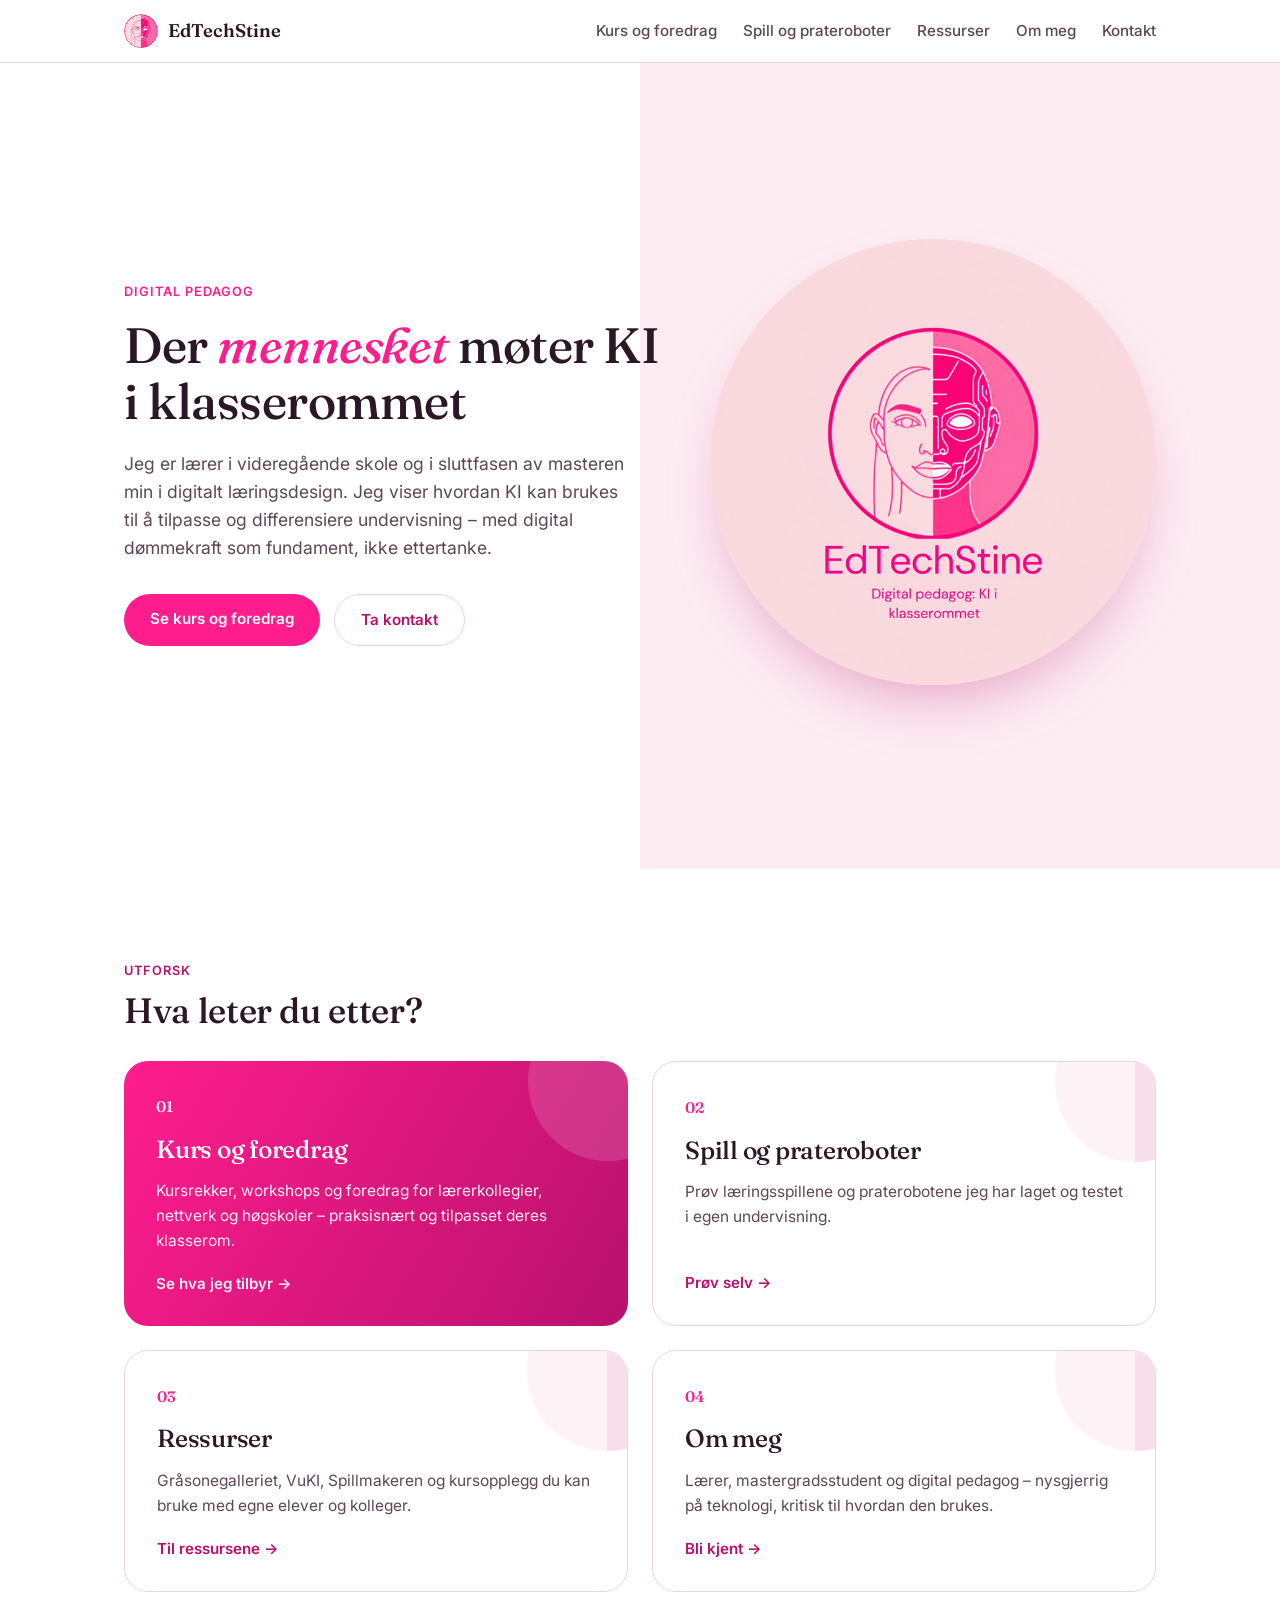
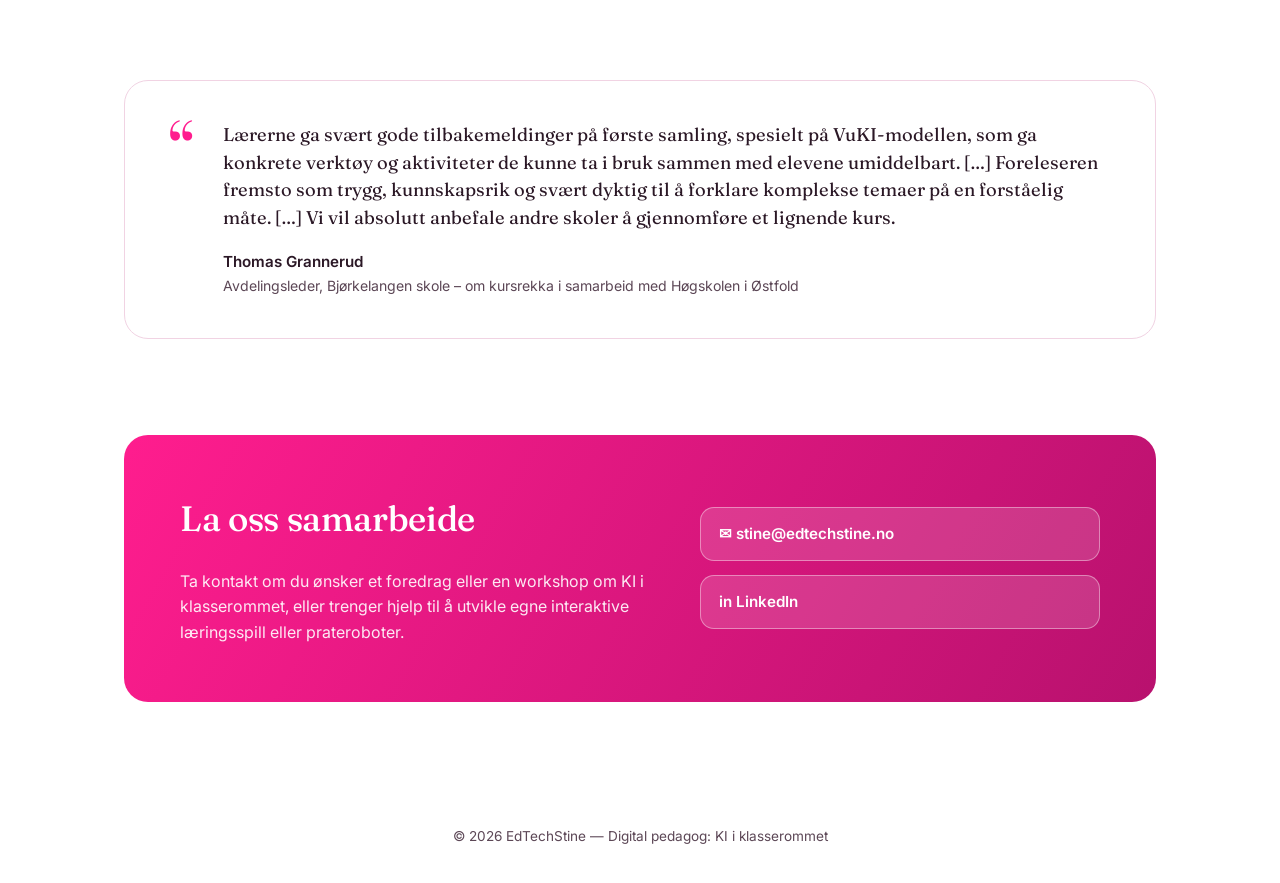
==== commit a26c791c: "Add files via upload" ====
--- a/index.html
+++ b/index.html
@@ -95,7 +95,7 @@
         <p>Ta kontakt om du ønsker et foredrag eller en workshop om KI i klasserommet, eller trenger hjelp til å utvikle egne interaktive læringsspill eller prateroboter.</p>
       </div>
       <div class="contact-links">
-        <a href="mailto:stinemarisg@gmail.com">✉ stinemarisg@gmail.com</a>
+        <a href="mailto:stine@edtechstine.no">✉ stine@edtechstine.no</a>
         <a href="https://www.linkedin.com/in/stine-mari-s%C3%A6grov-1a8908323/" target="_blank" rel="noopener">in LinkedIn</a>
       </div>
     </div>
--- a/assets/style.css
+++ b/assets/style.css
@@ -273,3 +273,33 @@
   @media (max-width:820px){.portal-grid{grid-template-columns:1fr;}}
   #kontakt{padding-top:48px;}
   .front-quote{padding-bottom:0;}
+
+  /* SPILLBIBLIOTEK */
+  .game-grid{display:grid;grid-template-columns:repeat(2,1fr);gap:26px;margin-bottom:40px;}
+  .game{background:var(--white);border:1px solid var(--line);border-radius:22px;overflow:hidden;display:flex;flex-direction:column;transition:transform .2s, box-shadow .2s;}
+  .game:hover{transform:translateY(-4px);box-shadow:0 24px 44px -24px rgba(184,17,110,0.4);}
+  .game-thumb{display:block;aspect-ratio:16/10;overflow:hidden;border-bottom:1px solid var(--line);background:var(--blush);}
+  .game-thumb img{width:100%;height:100%;object-fit:cover;object-position:top;transition:transform .4s;}
+  .game:hover .game-thumb img{transform:scale(1.03);}
+  .game-body{padding:24px 26px 26px;display:flex;flex-direction:column;flex:1;}
+  .game-body .demo-tag{align-self:flex-start;}
+  .game-body h3{font-size:1.3rem;margin-bottom:8px;}
+  .game-body p{color:var(--ink-soft);font-size:0.95rem;margin-bottom:16px;flex:1;}
+  .game-body .meta{margin-bottom:20px;}
+  .game-btn{align-self:flex-start;padding:11px 22px;}
+  .maker-box{display:flex;justify-content:space-between;align-items:center;gap:24px;flex-wrap:wrap;background:var(--white);border:1.5px dashed var(--softpink);border-radius:22px;padding:28px 32px;}
+  .maker-box h3{font-size:1.25rem;margin-bottom:6px;}
+  .maker-box p{color:var(--ink-soft);max-width:56ch;}
+  @media (max-width:820px){.game-grid{grid-template-columns:1fr;}}
+  #podcast .podcast{margin-bottom:0;}
+
+  /* PORTRETT PÅ OM MEG */
+  .page-hero.with-photo .wrap{display:grid;grid-template-columns:1fr 280px;gap:48px;align-items:center;}
+  .portrett{width:280px;height:280px;border-radius:50%;object-fit:cover;border:6px solid var(--white);box-shadow:0 30px 60px -24px rgba(184,17,110,0.45);}
+  @media (max-width:820px){
+    .page-hero.with-photo .wrap{grid-template-columns:1fr;gap:28px;}
+    .portrett{width:200px;height:200px;order:-1;}
+  }
+  .game-grid .game:first-child{grid-column:1 / -1;flex-direction:row;}
+  .game-grid .game:first-child .game-thumb{flex:0 0 52%;aspect-ratio:auto;border-bottom:none;border-right:1px solid var(--line);}
+  @media (max-width:820px){.game-grid .game:first-child{flex-direction:column;}.game-grid .game:first-child .game-thumb{aspect-ratio:16/10;border-right:none;border-bottom:1px solid var(--line);}}
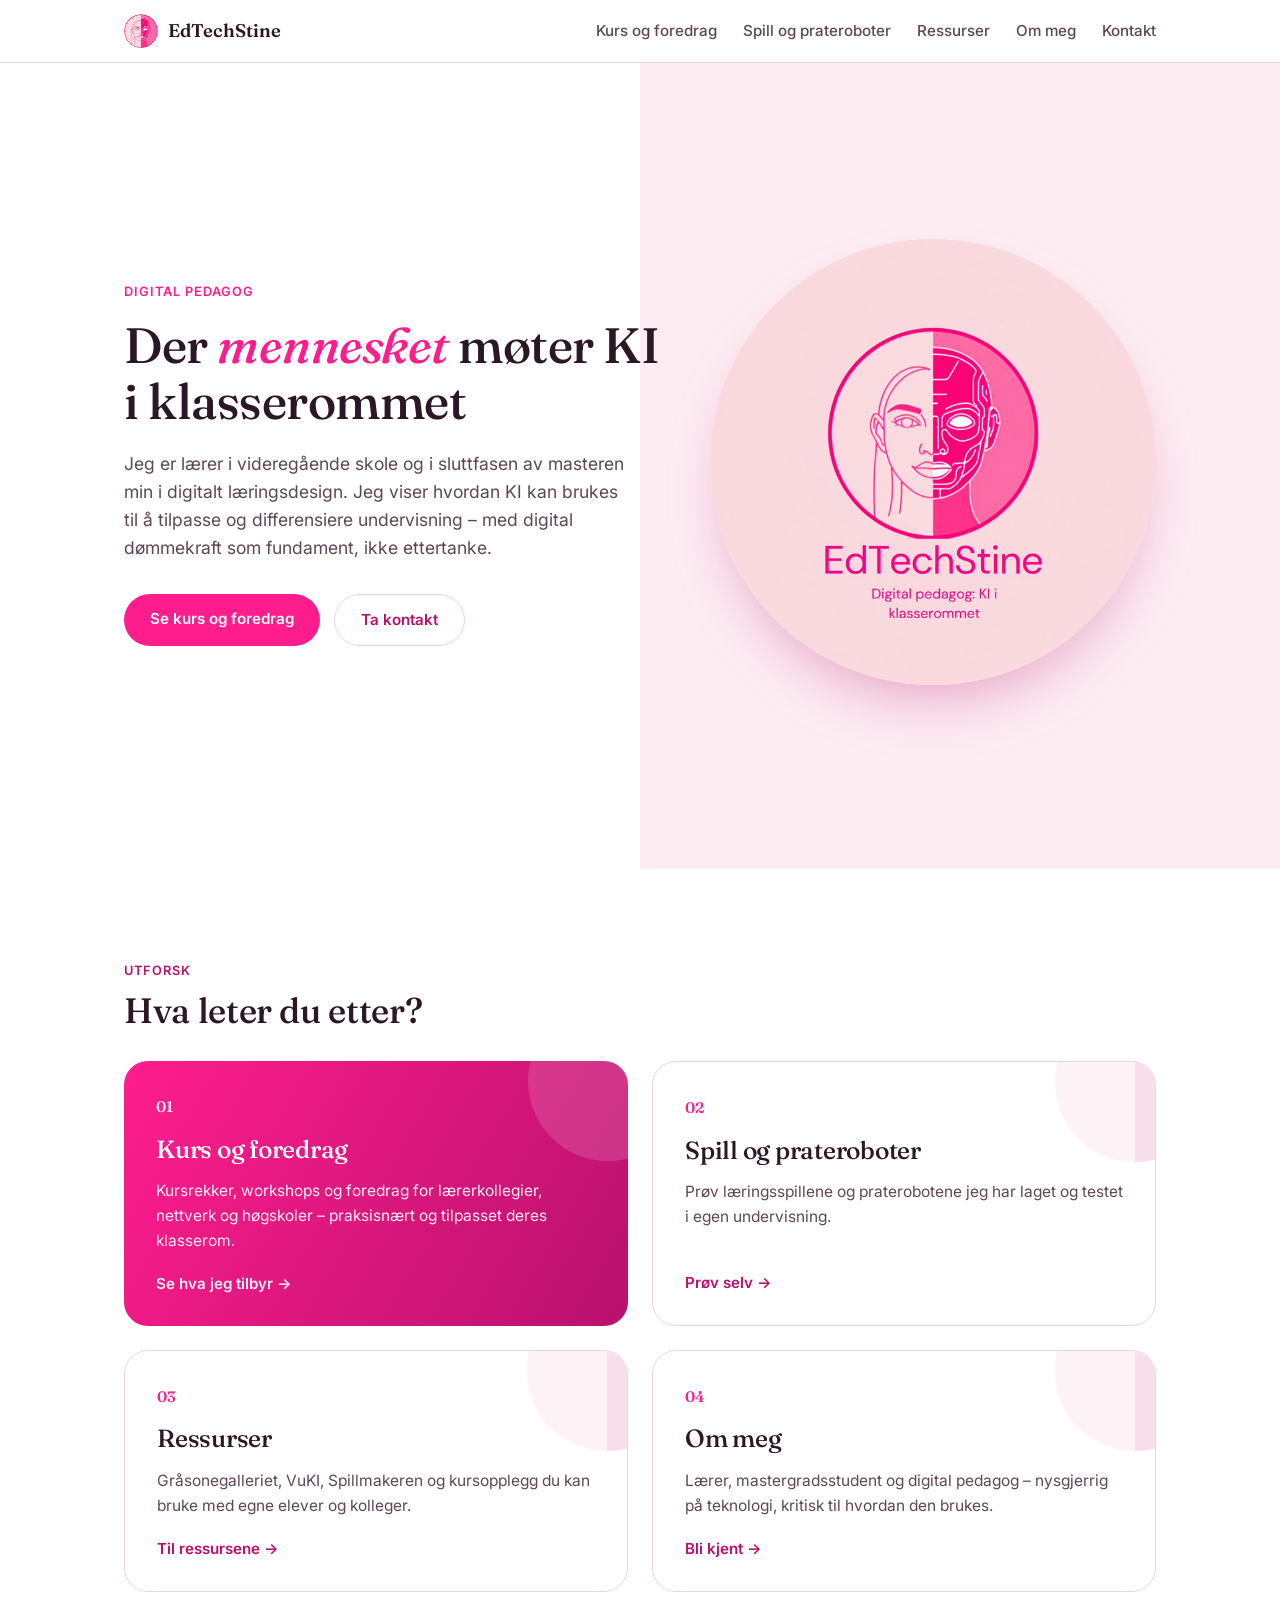
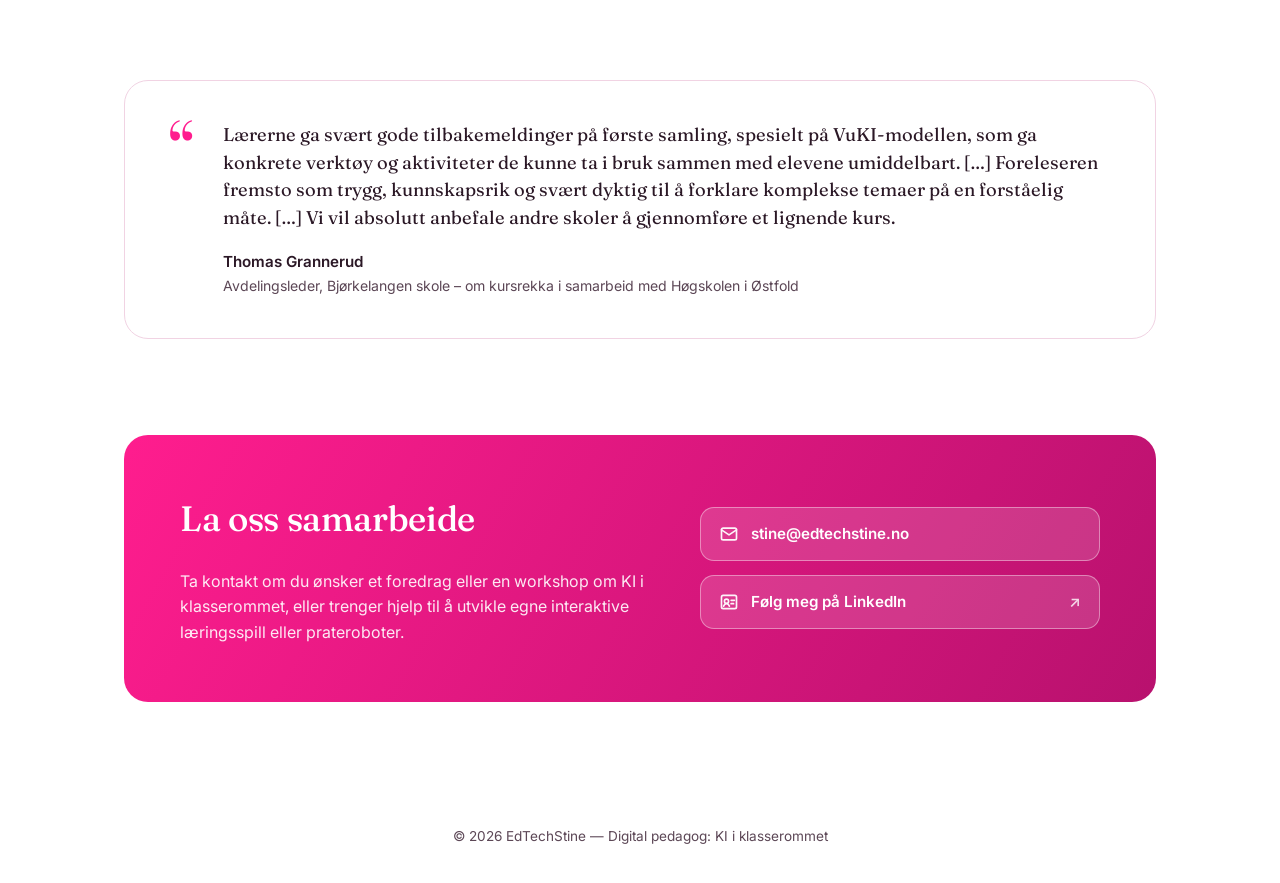
==== commit e889e02b: "Add files via upload" ====
--- a/index.html
+++ b/index.html
@@ -95,8 +95,8 @@
         <p>Ta kontakt om du ønsker et foredrag eller en workshop om KI i klasserommet, eller trenger hjelp til å utvikle egne interaktive læringsspill eller prateroboter.</p>
       </div>
       <div class="contact-links">
-        <a href="mailto:stine@edtechstine.no">✉ stine@edtechstine.no</a>
-        <a href="https://www.linkedin.com/in/stine-mari-s%C3%A6grov-1a8908323/" target="_blank" rel="noopener">in LinkedIn</a>
+        <a href="mailto:stine@edtechstine.no"><svg viewBox="0 0 24 24" width="20" height="20" fill="none" stroke="currentColor" stroke-width="2" stroke-linecap="round" stroke-linejoin="round" aria-hidden="true"><rect x="3" y="5" width="18" height="14" rx="2"/><path d="m3 7 9 6 9-6"/></svg><span>stine@edtechstine.no</span></a>
+        <a href="https://www.linkedin.com/in/stine-mari-s%C3%A6grov-1a8908323/" target="_blank" rel="noopener"><svg viewBox="0 0 24 24" width="20" height="20" fill="none" stroke="currentColor" stroke-width="2" stroke-linecap="round" stroke-linejoin="round" aria-hidden="true"><rect x="3" y="4" width="18" height="16" rx="2"/><circle cx="9" cy="11" r="2.5"/><path d="M5.5 17c.8-2 2-3 3.5-3s2.7 1 3.5 3M14.5 10h4M14.5 14h3"/></svg><span>Følg meg på LinkedIn</span><span class="ext">↗</span></a>
       </div>
     </div>
   </div>
--- a/assets/style.css
+++ b/assets/style.css
@@ -303,3 +303,6 @@
   .game-grid .game:first-child{grid-column:1 / -1;flex-direction:row;}
   .game-grid .game:first-child .game-thumb{flex:0 0 52%;aspect-ratio:auto;border-bottom:none;border-right:1px solid var(--line);}
   @media (max-width:820px){.game-grid .game:first-child{flex-direction:column;}.game-grid .game:first-child .game-thumb{aspect-ratio:16/10;border-right:none;border-bottom:1px solid var(--line);}}
+  .contact-links a{display:flex;align-items:center;gap:12px;}
+  .contact-links a svg{flex:0 0 auto;opacity:.95;}
+  .contact-links a .ext{margin-left:auto;opacity:.8;}
